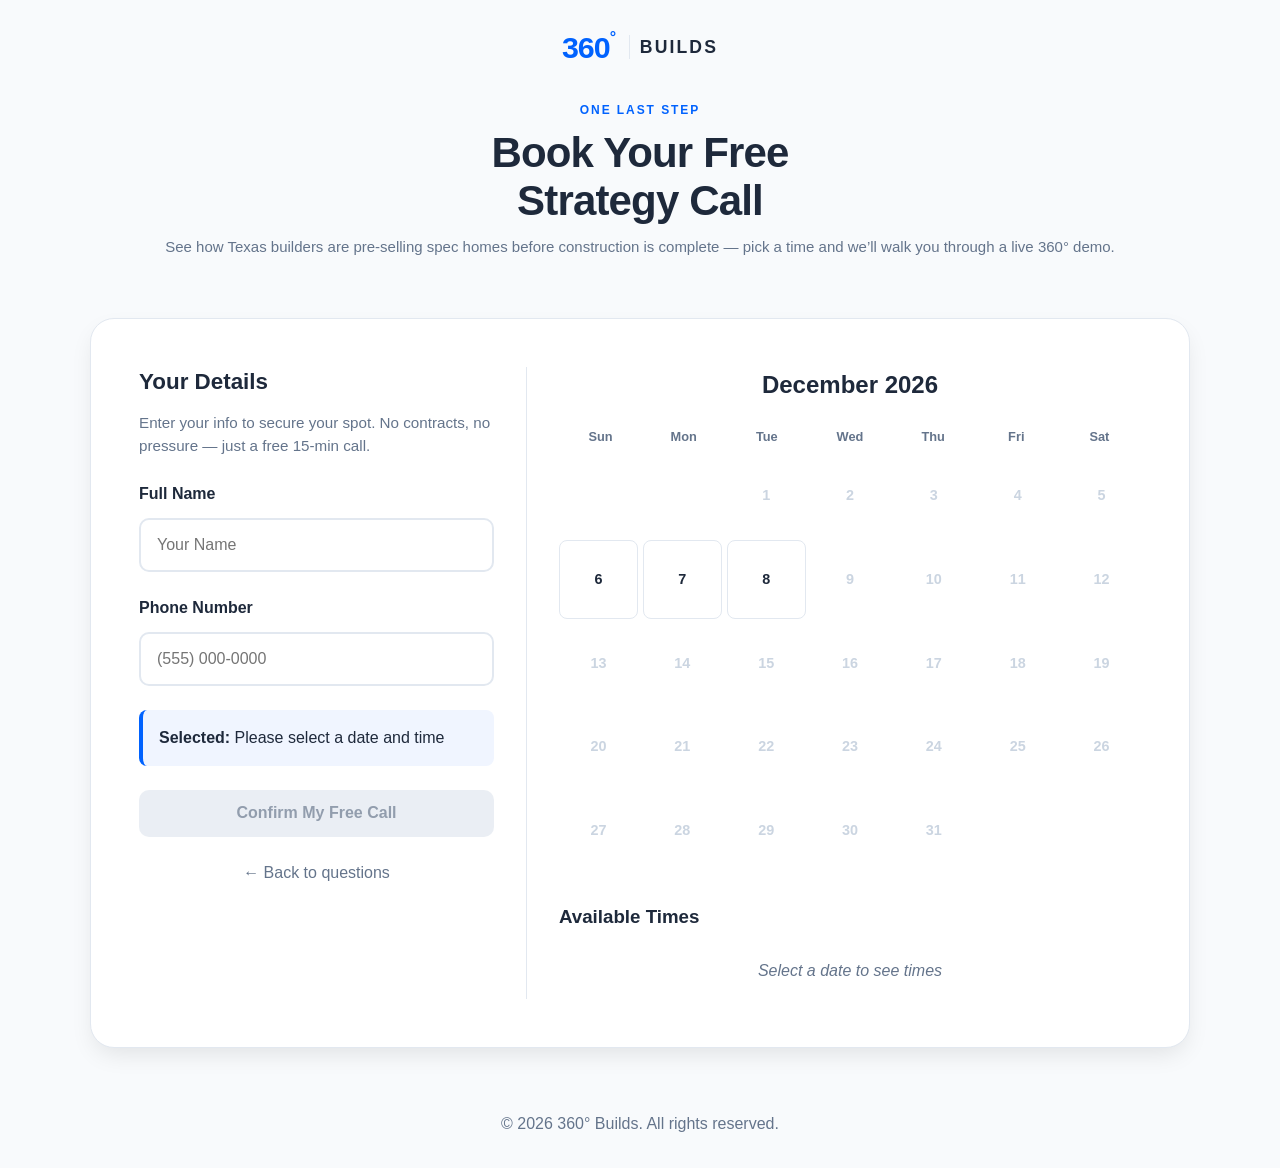
==== booking.html @ 7b0307e9 "Update booking.html" ====
<!DOCTYPE html>
<html lang="en">

<head>
    <meta charset="UTF-8">
    <meta name="viewport" content="width=device-width, initial-scale=1.0">
    <title>Book Your Call - 360° Builds</title>
    <link rel="stylesheet" href="styles.css">

    <!-- Meta Pixel Code -->
    <script>
        !function (f, b, e, v, n, t, s) {
            if (f.fbq) return; n = f.fbq = function () {
                n.callMethod ?
                n.callMethod.apply(n, arguments) : n.queue.push(arguments)
            };
            if (!f._fbq) f._fbq = n; n.push = n; n.loaded = !0; n.version = '2.0';
            n.queue = []; t = b.createElement(e); t.async = !0;
            t.src = v; s = b.getElementsByTagName(e)[0];
            s.parentNode.insertBefore(t, s)
        }(window, document, 'script',
            'https://connect.facebook.net/en_US/fbevents.js');
        fbq('init', '854197977632425');
        fbq('track', 'PageView');
        fbq('track', 'Lead');
    </script>
    <noscript>
        <img height="1" width="1" style="display:none"
            src="https://www.facebook.com/tr?id=854197977632425&ev=PageView&noscript=1" />
    </noscript>
</head>

<body>
    <div class="app-container">
        <header class="simple-header">
            <div class="logo-text">
                <a href="index.html" style="text-decoration:none;color:inherit;">
                    <span class="logo-number">360</span><span class="logo-degree">&deg;</span>
                    <span class="logo-divider"></span>
                    <span class="logo-word">Builds</span>
                </a>
            </div>
        </header>

        <section class="hero-text">
            <p class="hero-eyebrow">One Last Step</p>
            <h1 class="hero-headline">Book Your Free<br>Strategy Call</h1>
            <p class="hero-subtext">See how Texas builders are pre-selling spec homes before construction is complete
                &mdash; pick a time and we&rsquo;ll walk you through a live 360&deg; demo.</p>
        </section>

        <main class="booking-container">
            <div class="booking-split-wrapper">

                <!-- Left: Form -->
                <div class="booking-form-side">
                    <h2 class="step-title">Your Details</h2>
                    <p class="step-subtitle">Enter your info to secure your spot. No contracts, no pressure &mdash; just
                        a free 15-min call.</p>
                    <form id="bookingForm">
                        <div class="form-group">
                            <label for="userName" class="field-label">Full Name</label>
                            <input type="text" id="userName" name="userName" placeholder="Your Name" required
                                class="text-input">
                        </div>
                        <div class="form-group">
                            <label for="userPhone" class="field-label">Phone Number</label>
                            <input type="tel" id="userPhone" name="userPhone" placeholder="(555) 000-0000" required
                                class="text-input">
                        </div>
                        <div class="selected-info" id="selectedInfo">
                            <p><strong>Selected:</strong> <span id="displayDateTime">Please select a date and
                                    time</span></p>
                        </div>
                        <button type="submit" class="btn btn-primary btn-block btn-disabled" disabled>Confirm My Free Call</button>
                        <a href="index.html" class="back-link">← Back to questions</a>
                    </form>
                </div>

                <!-- Right: Calendar -->
                <div class="booking-calendar-side">
                    <div class="calendar-section-title">Pick a Date</div>
                    <div class="calendar-header">
                        <h2 id="currentMonthYear"></h2>
                    </div>
                    <div class="calendar-widget">
                        <div class="calendar-days-header">
                            <span>Sun</span><span>Mon</span><span>Tue</span><span>Wed</span><span>Thu</span><span>Fri</span><span>Sat</span>
                        </div>
                        <div class="calendar-grid" id="calendarGrid"></div>
                    </div>
                    <div class="time-slots-container" id="timeSlotsContainer">
                        <h3 class="field-label">Available Times</h3>
                        <div class="time-grid" id="timeGrid">
                            <p class="empty-msg">Select a date to see times</p>
                        </div>
                    </div>
                </div>

            </div>
        </main>

        <footer class="simple-footer">
            <p>&copy; 2026 360&deg; Builds. All rights reserved.</p>
        </footer>
    </div>

    <script src="script.js"></script>
</body>

</html>
---- styles.css ----
/* ===========================
   360° BUILDS - CLEAN LIGHT THEME
   =========================== */

:root {
    --bg-color: #f8fafc;
    --card-bg: #ffffff;
    --primary-color: #0062fe;
    --primary-hover: #0050d4;
    --text-main: #1e293b;
    --text-muted: #64748b;
    --border-color: #e2e8f0;
    --accent-bg: #f0f5ff;
    --progress-bg: #f1f5f9;
}

* {
    margin: 0;
    padding: 0;
    box-sizing: border-box;
}

body {
    font-family: -apple-system, BlinkMacSystemFont, 'Segoe UI', Roboto, sans-serif;
    background-color: var(--bg-color);
    color: var(--text-main);
    line-height: 1.5;
    min-height: 100vh;
}

.app-container {
    display: flex;
    flex-direction: column;
    min-height: 100vh;
}

/* ===========================
   HEADER
   =========================== */
.simple-header {
    padding: 2rem 1rem 1.5rem;
    text-align: center;
}

.logo-text {
    display: inline-flex;
    align-items: center;
    font-size: 1.1rem;
    font-weight: 400;
    letter-spacing: 0.04em;
    color: var(--text-muted);
    text-transform: uppercase;
}

.logo-text a {
    display: inline-flex;
    align-items: center;
    text-decoration: none;
    color: inherit;
}

.logo-number {
    font-size: 1.9rem;
    font-weight: 900;
    color: var(--primary-color);
    letter-spacing: -1px;
    line-height: 1;
    text-transform: none;
}

.logo-degree {
    font-size: 1rem;
    font-weight: 700;
    color: var(--primary-color);
    position: relative;
    top: -0.55em;
    margin-right: 0.15em;
}

.logo-divider {
    width: 1.5px;
    height: 1.5rem;
    background-color: var(--border-color);
    margin: 0 0.6rem;
    flex-shrink: 0;
}

.logo-word {
    font-size: 1.1rem;
    font-weight: 700;
    color: var(--text-main);
    letter-spacing: 0.12em;
    text-transform: uppercase;
}

/* ===========================
   HERO
   =========================== */
.hero-text {
    text-align: center;
    padding: 8px 24px 28px;
}

.hero-eyebrow {
    display: inline-block;
    font-size: 12px;
    font-weight: 600;
    letter-spacing: 0.16em;
    text-transform: uppercase;
    color: var(--primary-color);
    margin-bottom: 10px;
}

.hero-headline {
    font-size: clamp(28px, 5vw, 42px);
    font-weight: 800;
    line-height: 1.15;
    color: var(--text-main);
    letter-spacing: -0.02em;
}

.hero-subtext {
    font-size: 15px;
    color: var(--text-muted);
    margin-top: 10px;
}

/* ===========================
   FORM AREA
   =========================== */
.question-container {
    flex: 1;
    display: flex;
    align-items: flex-start;
    justify-content: center;
    padding: 1rem;
}

.form-wrapper {
    background-color: var(--card-bg);
    width: 100%;
    max-width: 550px;
    padding: 2.5rem;
    border-radius: 16px;
    box-shadow: 0 4px 6px -1px rgba(0, 0, 0, 0.1);
    border: 1px solid var(--border-color);
    overflow: hidden;
}

.form-qualify-header {
    text-align: center;
    padding: 20px 24px 16px;
    border-bottom: 1px solid var(--border-color);
    background: var(--accent-bg);
    border-radius: 16px 16px 0 0;
    margin: -2.5rem -2.5rem 1.5rem -2.5rem;
}

.form-qualify-title {
    font-size: 18px;
    font-weight: 800;
    color: var(--text-main);
    margin-bottom: 4px;
}

.form-qualify-sub {
    font-size: 13px;
    color: var(--text-muted);
}

/* ===========================
   PROGRESS BAR
   =========================== */
.progress-container {
    margin-bottom: 2.5rem;
}

.progress-bar-bg {
    background-color: var(--progress-bg);
    height: 8px;
    border-radius: 4px;
    overflow: hidden;
    margin-bottom: 0.75rem;
}

.progress-bar {
    height: 100%;
    background-color: var(--primary-color);
    width: 0%;
    transition: width 0.4s cubic-bezier(0.4, 0, 0.2, 1);
}

.progress-text {
    font-size: 0.875rem;
    color: var(--text-muted);
    font-weight: 500;
    text-align: center;
}

/* ===========================
   FORM STEPS
   =========================== */
.form-step {
    display: none;
}

.form-step.active {
    display: block;
    animation: fadeIn 0.4s ease-out;
}

@keyframes fadeIn {
    from {
        opacity: 0;
        transform: translateY(10px);
    }

    to {
        opacity: 1;
        transform: translateY(0);
    }
}

.step-title {
    font-size: 1.4rem;
    font-weight: 800;
    color: var(--text-main);
    margin-bottom: 1rem;
    line-height: 1.3;
}

.step-subtitle {
    color: var(--text-muted);
    margin-bottom: 1.5rem;
    font-size: 0.95rem;
}

/* ===========================
   RADIO CARDS
   =========================== */
.radio-group {
    display: flex;
    flex-direction: column;
    gap: 10px;
    margin-bottom: 1.5rem;
}

.radio-card {
    display: flex;
    align-items: center;
    padding: 1rem 1.25rem;
    border: 2px solid var(--border-color);
    border-radius: 12px;
    cursor: pointer;
    transition: all 0.2s ease;
    background-color: var(--card-bg);
}

.radio-card:hover {
    border-color: var(--primary-color);
    background-color: var(--accent-bg);
}

.radio-card input[type="radio"] {
    width: 18px;
    height: 18px;
    margin-right: 14px;
    accent-color: var(--primary-color);
    flex-shrink: 0;
}

.radio-label {
    font-size: 1rem;
    font-weight: 600;
    color: var(--text-main);
}

.radio-card-desc {
    align-items: flex-start;
}

.radio-card-desc input[type="radio"] {
    margin-top: 3px;
}

.radio-text-block {
    display: flex;
    flex-direction: column;
    gap: 2px;
}

.radio-desc {
    font-size: 12px;
    color: var(--text-muted);
    font-weight: 400;
}

/* ===========================
   CHECKBOX CARDS (Step 4) — DESKTOP
   =========================== */
.checkbox-group {
    display: flex;
    flex-direction: column;
    gap: 10px;
    margin-bottom: 1.5rem;
}

.checkbox-card-item {
    display: flex;
    align-items: center;
    padding: 1rem 1.25rem;
    border: 2px solid var(--border-color);
    border-radius: 12px;
    cursor: pointer;
    transition: all 0.2s ease;
    background-color: var(--card-bg);
    user-select: none;
}

.checkbox-card-item:hover {
    border-color: var(--primary-color);
    background-color: var(--accent-bg);
}

.checkbox-card-item input[type="checkbox"] {
    display: none;
}

.checkbox-box {
    width: 20px;
    height: 20px;
    min-width: 20px;
    border: 2px solid var(--border-color);
    border-radius: 5px;
    margin-right: 14px;
    display: flex;
    align-items: center;
    justify-content: center;
    transition: all 0.15s ease;
    background: white;
    position: relative;
    flex-shrink: 0;
}

.checkbox-card-item input[type="checkbox"]:checked~.checkbox-box {
    background: var(--primary-color);
    border-color: var(--primary-color);
}

.checkbox-card-item input[type="checkbox"]:checked~.checkbox-box::after {
    content: '';
    position: absolute;
    width: 5px;
    height: 9px;
    border: 2px solid white;
    border-top: none;
    border-left: none;
    transform: rotate(45deg) translate(-1px, -1px);
}

.checkbox-card-item input[type="checkbox"]:checked~.checkbox-label {
    color: var(--primary-color);
}

.checkbox-card-item:has(input:checked) {
    border-color: var(--primary-color);
    background-color: var(--accent-bg);
}

.checkbox-label {
    font-size: 1rem;
    font-weight: 600;
    color: var(--text-main);
    line-height: 1.3;
}

/* ===========================
   BUTTONS
   =========================== */
.btn {
    padding: 0.9rem 1.75rem;
    border-radius: 10px;
    font-size: 1rem;
    font-weight: 700;
    cursor: pointer;
    transition: all 0.2s ease;
    border: none;
    display: inline-block;
    text-align: center;
}

.btn-primary {
    background-color: var(--primary-color);
    color: white;
}

.btn-primary:hover {
    background-color: var(--primary-hover);
}

.btn-primary:active {
    transform: scale(0.98);
    background-color: var(--primary-hover);
}

.btn-secondary {
    background-color: white;
    color: var(--text-muted);
    border: 2px solid var(--border-color);
}

.btn-secondary:hover {
    border-color: var(--text-muted);
}

.btn-block {
    width: 100%;
}

.btn-primary:disabled,
.btn-primary.btn-disabled {
    background-color: var(--border-color);
    color: var(--text-muted);
    cursor: not-allowed;
    opacity: 0.7;
}

.btn-primary:disabled:hover,
.btn-primary.btn-disabled:hover {
    background-color: var(--border-color);
    transform: none;
}

.form-buttons {
    display: flex;
    gap: 10px;
}

.form-buttons .btn {
    flex: 1;
}

/* ===========================
   BOOKING RESULT SCREEN
   =========================== */
.booking-result {
    text-align: center;
    padding: 8px 0;
}

.booking-result-icon {
    font-size: 36px;
    margin-bottom: 12px;
}

.booking-result-title {
    font-size: 1.4rem;
    font-weight: 800;
    color: var(--text-main);
    margin-bottom: 10px;
    line-height: 1.25;
}

.booking-result-sub {
    font-size: 14px;
    color: var(--text-muted);
    line-height: 1.6;
    margin-bottom: 20px;
}

.booking-summary {
    background: var(--accent-bg);
    border: 1px solid var(--border-color);
    border-left: 4px solid var(--primary-color);
    border-radius: 8px;
    padding: 14px 16px;
    margin-bottom: 20px;
    text-align: left;
}

.booking-summary-label {
    font-size: 10px;
    font-weight: 800;
    letter-spacing: 0.14em;
    text-transform: uppercase;
    color: var(--primary-color);
    margin-bottom: 10px;
}

.booking-summary-row {
    display: flex;
    align-items: baseline;
    gap: 6px;
    font-size: 13px;
    margin-bottom: 5px;
}

.booking-summary-row:last-child {
    margin-bottom: 0;
}

.booking-summary-check {
    color: #22c55e;
    font-size: 11px;
    flex-shrink: 0;
}

.booking-summary-key {
    color: var(--text-muted);
    white-space: nowrap;
}

.booking-summary-val {
    color: var(--text-main);
    font-weight: 600;
}

.booking-trust {
    display: flex;
    gap: 16px;
    justify-content: center;
    margin-top: 14px;
    flex-wrap: wrap;
}

.booking-trust-item {
    font-size: 12px;
    color: var(--text-muted);
    display: flex;
    align-items: center;
    gap: 4px;
}

.booking-trust-item::before {
    content: '✓';
    color: #22c55e;
    font-size: 11px;
    font-weight: 700;
}

/* ===========================
   BOOKING PAGE LAYOUT
   =========================== */
.booking-container {
    flex: 1;
    display: flex;
    justify-content: center;
    padding: 2rem;
}

.booking-split-wrapper {
    display: grid;
    grid-template-columns: 1fr 1.5fr;
    gap: 2rem;
    max-width: 1100px;
    width: 100%;
    background: white;
    padding: 3rem;
    border-radius: 24px;
    box-shadow: 0 10px 25px -5px rgba(0, 0, 0, 0.1);
    border: 1px solid var(--border-color);
}

.booking-form-side {
    border-right: 1px solid var(--border-color);
    padding-right: 2rem;
}

.selected-info {
    background: var(--accent-bg);
    padding: 1rem;
    border-radius: 8px;
    margin-bottom: 1.5rem;
    border-left: 4px solid var(--primary-color);
}

.urgency-box {
    background-color: var(--accent-bg);
    border-left: 4px solid var(--primary-color);
    padding: 1.25rem;
    border-radius: 8px;
    margin-bottom: 2rem;
}

.urgency-box p {
    color: var(--primary-color);
    font-weight: 700;
}

/* ===========================
   CALENDAR
   =========================== */
.calendar-header {
    margin-bottom: 1.5rem;
    text-align: center;
}

.calendar-widget {
    width: 100%;
    overflow: hidden;
}

.calendar-days-header {
    display: grid;
    grid-template-columns: repeat(7, 1fr);
    text-align: center;
    font-weight: 700;
    color: var(--text-muted);
    margin-bottom: 10px;
    font-size: 0.8rem;
}

.calendar-grid {
    display: grid;
    grid-template-columns: repeat(7, 1fr);
    gap: 5px;
    width: 100%;
}

.calendar-day {
    aspect-ratio: 1;
    display: flex;
    align-items: center;
    justify-content: center;
    border-radius: 8px;
    font-weight: 600;
    font-size: 0.9rem;
    color: #cbd5e1;
    cursor: not-allowed;
    border: 1px solid transparent;
    min-width: 0;
}

.calendar-day.available {
    color: var(--text-main);
    cursor: pointer;
    border-color: var(--border-color);
}

.calendar-day.available:hover {
    background-color: var(--accent-bg);
    border-color: var(--primary-color);
}

.calendar-day.selected {
    background-color: var(--primary-color);
    color: white;
    border-color: var(--primary-color);
}

/* ===========================
   TIME SLOTS
   =========================== */
.time-slots-container {
    margin-top: 2rem;
}

.time-grid {
    display: grid;
    grid-template-columns: repeat(auto-fill, minmax(90px, 1fr));
    gap: 10px;
}

.time-btn {
    padding: 0.75rem;
    border: 1px solid var(--border-color);
    border-radius: 8px;
    background: white;
    cursor: pointer;
    text-align: center;
    font-weight: 600;
    font-size: 0.9rem;
}

.time-btn:hover {
    background-color: var(--accent-bg);
    border-color: var(--primary-color);
}

.time-btn:active {
    transform: scale(0.97);
}

.time-btn.active {
    background-color: var(--primary-color);
    color: white;
    border-color: var(--primary-color);
}

/* ===========================
   FORM INPUTS
   =========================== */
.field-label {
    display: block;
    font-weight: 700;
    margin-bottom: 0.75rem;
}

.text-input {
    width: 100%;
    padding: 1rem;
    border: 2px solid var(--border-color);
    border-radius: 10px;
    margin-bottom: 1.5rem;
    font-size: 1rem;
}

.text-input:focus {
    outline: none;
    border-color: var(--primary-color);
}

.back-link {
    display: block;
    text-align: center;
    margin-top: 1.5rem;
    color: var(--text-muted);
    text-decoration: none;
}

.empty-msg {
    grid-column: 1 / -1;
    color: var(--text-muted);
    font-style: italic;
    text-align: center;
    padding: 1rem;
}

/* ===========================
   FOOTER
   =========================== */
.simple-footer {
    padding: 2rem;
    text-align: center;
    color: var(--text-muted);
}

/* ===========================
   VALUE SECTION
   =========================== */
.value-section {
    padding: 48px 24px 64px;
    background: var(--bg-color);
}

.value-inner {
    max-width: 620px;
    margin: 0 auto;
}

.section-label {
    font-size: 11px;
    font-weight: 700;
    letter-spacing: 0.18em;
    text-transform: uppercase;
    color: var(--primary-color);
    margin-bottom: 24px;
    display: flex;
    align-items: center;
    gap: 14px;
}

.section-label::after {
    content: '';
    flex: 1;
    height: 1px;
    background: var(--border-color);
}

.value-cards {
    display: grid;
    grid-template-columns: 1fr 1fr;
    gap: 14px;
}

.value-card {
    background: var(--card-bg);
    border: 1px solid var(--border-color);
    border-top: 3px solid var(--primary-color);
    border-radius: 12px;
    padding: 22px 20px;
    transition: box-shadow 0.2s ease, transform 0.2s ease;
}

.value-card:hover {
    box-shadow: 0 4px 16px rgba(0, 98, 254, 0.08);
    transform: translateY(-2px);
}

.value-card-icon {
    font-size: 24px;
    display: block;
    margin-bottom: 12px;
}

.value-card-title {
    font-weight: 700;
    font-size: 15px;
    color: var(--text-main);
    margin-bottom: 8px;
    line-height: 1.3;
}

.value-card-text {
    font-size: 13px;
    color: var(--text-muted);
    line-height: 1.65;
}

/* ===========================
   MOBILE STICKY FOOTER
   =========================== */
.mobile-sticky-footer {
    display: none;
    position: fixed;
    bottom: 0;
    left: 0;
    right: 0;
    background: var(--card-bg);
    padding: 0.85rem 1.25rem;
    padding-bottom: calc(0.85rem + env(safe-area-inset-bottom, 0px));
    box-shadow: 0 -2px 12px rgba(0, 0, 0, 0.08);
    border-top: 1px solid var(--border-color);
    z-index: 100;
    gap: 10px;
}

/* ===========================
   BOOKING PAGE MOBILE STICKY
   =========================== */
.mobile-step-indicator {
    display: none;
}

.calendar-section-title {
    display: none;
}

.mobile-booking-sticky {
    position: fixed;
    bottom: 0;
    left: 0;
    right: 0;
    background: var(--card-bg);
    padding: 0.85rem 1.25rem;
    padding-bottom: calc(0.85rem + env(safe-area-inset-bottom, 0px));
    box-shadow: 0 -2px 12px rgba(0, 0, 0, 0.08);
    border-top: 1px solid var(--border-color);
    z-index: 100;
    display: none;
    gap: 10px;
}

.mobile-booking-sticky .btn {
    flex: 1;
}

/* ===========================
   CONFETTI
   =========================== */
.confetti-canvas {
    position: fixed;
    top: 0;
    left: 0;
    width: 100%;
    height: 100%;
    pointer-events: none;
    z-index: 999;
}

/* ===========================
   TABLET
   =========================== */
@media (max-width: 900px) {
    .booking-split-wrapper {
        grid-template-columns: 1fr;
        padding: 2rem;
    }

    .booking-form-side {
        border-right: none;
        border-bottom: 1px solid var(--border-color);
        padding-right: 0;
        padding-bottom: 2rem;
    }
}

/* ===========================
   MOBILE
   =========================== */
@media (max-width: 768px) {
    body {
        font-size: 15px;
        -webkit-text-size-adjust: 100%;
    }

    .simple-header {
        padding: 1.25rem 1rem 1rem;
    }

    .logo-number {
        font-size: 1.5rem;
    }

    .logo-degree {
        font-size: 0.85rem;
        top: -0.45em;
    }

    .logo-divider {
        height: 1.15rem;
        margin: 0 0.45rem;
    }

    .logo-word {
        font-size: 0.9rem;
        letter-spacing: 0.1em;
    }

    .hero-text {
        padding: 0 20px 24px;
    }

    .hero-eyebrow {
        font-size: 11px;
        color: var(--primary-color) !important;
        background: var(--accent-bg);
        border: 1px solid rgba(0, 98, 254, 0.25);
        padding: 6px 14px;
        border-radius: 100px;
        margin-bottom: 12px;
    }

    .hero-headline {
        font-size: 26px;
        line-height: 1.2;
    }

    .hero-subtext {
        font-size: 14px;
    }

    .question-container {
        padding: 0.75rem;
        align-items: flex-start;
        padding-bottom: 100px;
    }

    .form-wrapper {
        padding: 1.5rem 1.25rem;
        border-radius: 14px;
        box-shadow: 0 2px 8px rgba(0, 0, 0, 0.06);
    }

    .form-qualify-header {
        margin: -1.5rem -1.25rem 1.25rem -1.25rem;
        padding: 16px 20px 14px;
        border-radius: 14px 14px 0 0;
    }

    .form-qualify-title {
        font-size: 16px;
    }

    .step-title {
        font-size: 1.2rem;
        line-height: 1.35;
        margin-bottom: 0.75rem;
    }

    .step-subtitle {
        font-size: 0.875rem;
        margin-bottom: 1rem;
    }

    .progress-container {
        margin-bottom: 1.5rem;
    }

    .progress-text {
        font-size: 0.8rem;
    }

    .radio-card {
        padding: 0.9rem 1rem;
        border-radius: 10px;
        min-height: 50px;
    }

    .radio-label {
        font-size: 0.95rem;
    }

    .radio-group {
        gap: 8px;
        margin-bottom: 1.25rem;
    }

    .radio-desc {
        font-size: 11px;
    }

    /* ── CHECKBOX GRID on mobile ── */
    .checkbox-group {
        display: grid !important;
        grid-template-columns: 1fr 1fr !important;
        gap: 8px !important;
        margin-bottom: 1.25rem;
    }

    .checkbox-card-item {
        display: flex !important;
        flex-direction: column !important;
        align-items: center !important;
        justify-content: center !important;
        text-align: center !important;
        padding: 0.85rem 0.5rem !important;
        border-radius: 10px;
        min-height: 72px;
        gap: 7px;
    }

    .checkbox-box {
        margin-right: 0 !important;
        width: 18px !important;
        height: 18px !important;
        min-width: 18px !important;
    }

    .checkbox-label {
        font-size: 0.75rem !important;
        font-weight: 600;
        line-height: 1.25;
        color: var(--text-main);
    }

    .checkbox-card-item input[type="checkbox"]:checked~.checkbox-box::after {
        width: 4px;
        height: 8px;
    }

    /* Hide desktop buttons */
    .form-step .btn-block,
    .form-buttons {
        display: none;
    }

    /* Always show CTA on results screen */
    #stepBooking .btn-block {
        display: block !important;
    }

    .mobile-sticky-footer {
        display: flex;
    }

    .booking-result-title {
        font-size: 1.2rem;
    }

    .booking-result-sub {
        font-size: 13px;
    }

    .booking-trust {
        gap: 10px;
    }

    .booking-trust-item {
        font-size: 11px;
    }

    .value-section {
        padding: 36px 16px 48px;
    }

    .value-cards {
        grid-template-columns: 1fr;
        gap: 10px;
    }

    .value-card {
        padding: 18px 16px;
    }

    .value-card:hover {
        transform: none;
    }

    .value-card-icon {
        font-size: 22px;
        margin-bottom: 10px;
    }

    .section-label {
        font-size: 10px;
        margin-bottom: 20px;
    }

    .calendar-widget {
        width: 100%;
        overflow: hidden;
    }

    .calendar-days-header {
        font-size: 0.7rem;
    }

    .calendar-day {
        font-size: 0.85rem;
        border-radius: 6px;
    }

    .calendar-grid {
        gap: 3px;
    }

    .calendar-header h2 {
        font-size: 1.05rem;
    }

    .booking-calendar-side {
        width: 100%;
        overflow: hidden;
    }

    .calendar-section-title {
        display: block;
        font-size: 1.2rem;
        font-weight: 700;
        margin-bottom: 1rem;
        color: var(--text-main);
    }

    .time-grid {
        grid-template-columns: repeat(2, 1fr);
        gap: 10px;
    }

    .time-btn {
        padding: 0.85rem 0.5rem;
        font-size: 0.95rem;
        min-height: 48px;
        border-radius: 10px;
    }

    .text-input {
        padding: 0.85rem 1rem;
        font-size: 1rem;
        border-radius: 10px;
        margin-bottom: 1.25rem;
    }

    .field-label {
        font-size: 0.9rem;
        margin-bottom: 0.5rem;
    }

    .selected-info {
        padding: 0.85rem 1rem;
        font-size: 0.9rem;
        margin-bottom: 1.25rem;
    }

    .back-link {
        font-size: 0.9rem;
        margin-top: 1rem;
    }

    .simple-footer {
        padding: 1.25rem;
        font-size: 0.8rem;
    }

    .booking-container {
        padding: 0.75rem;
        padding-bottom: 100px;
    }

    .booking-split-wrapper {
        display: flex;
        flex-direction: column;
        padding: 1.25rem;
        gap: 0;
        border-radius: 14px;
        box-shadow: 0 2px 8px rgba(0, 0, 0, 0.06);
        max-width: 100%;
        overflow: hidden;
    }

    .booking-split-wrapper .booking-form-side {
        border-bottom: none;
        padding-bottom: 0;
    }

    body.mobile-booking-flow .booking-form-side {
        display: none;
    }

    body.mobile-booking-flow .time-slots-container {
        display: none;
    }

    body.mobile-booking-flow .booking-calendar-side {
        display: block;
    }

    body.mobile-booking-step-calendar .booking-calendar-side {
        display: block;
    }

    body.mobile-booking-step-calendar .time-slots-container {
        display: none;
    }

    body.mobile-booking-step-calendar .booking-form-side {
        display: none;
    }

    body.mobile-booking-step-time .booking-calendar-side .calendar-widget,
    body.mobile-booking-step-time .booking-calendar-side .calendar-header {
        display: none;
    }

    body.mobile-booking-step-time .time-slots-container {
        display: block !important;
    }

    body.mobile-booking-step-time .booking-form-side {
        display: none;
    }

    body.mobile-booking-step-form .booking-calendar-side {
        display: none;
    }

    body.mobile-booking-step-form .booking-form-side {
        display: block !important;
        border-bottom: none;
        padding-bottom: 0;
    }

    body.mobile-booking-step-form .booking-form-side .btn-block {
        display: block !important;
    }

    body.mobile-booking-flow .booking-form-side .btn-block {
        display: none;
    }

    body.mobile-booking-flow .back-link {
        display: none;
    }

    body.mobile-booking-step-form .back-link {
        display: block !important;
    }

    .mobile-booking-sticky {
        display: flex;
    }

    .mobile-selection-summary {
        background: var(--accent-bg);
        border-left: 4px solid var(--primary-color);
        padding: 0.85rem 1rem;
        border-radius: 8px;
        margin-bottom: 1.25rem;
        font-weight: 600;
        font-size: 0.9rem;
    }

    .mobile-step-indicator {
        display: flex;
        align-items: center;
        justify-content: center;
        gap: 8px;
        margin-bottom: 1rem;
    }

    .mobile-step-dot {
        width: 10px;
        height: 10px;
        border-radius: 50%;
        background-color: var(--border-color);
        transition: all 0.3s ease;
    }

    .mobile-step-dot.active {
        background-color: var(--primary-color);
        width: 28px;
        border-radius: 5px;
    }

    .mobile-step-dot.done {
        background-color: var(--primary-color);
    }
}

/* ===========================
   EXTRA SMALL
   =========================== */
@media (max-width: 374px) {
    .form-wrapper {
        padding: 1.25rem 1rem;
    }

    .form-qualify-header {
        margin: -1.25rem -1rem 1.25rem -1rem;
    }

    .step-title {
        font-size: 1.1rem;
    }

    .radio-card {
        padding: 0.8rem 0.9rem;
    }

    .checkbox-card-item {
        padding: 0.7rem 0.4rem;
        min-height: 64px;
    }

    .checkbox-label {
        font-size: 0.72rem;
    }

    .radio-label {
        font-size: 0.9rem;
    }

    .calendar-day {
        font-size: 0.75rem;
    }

    .calendar-days-header span {
        font-size: 0.6rem;
    }

    .calendar-grid {
        gap: 2px;
    }

    .time-grid {
        grid-template-columns: repeat(2, 1fr);
        gap: 8px;
    }

    .time-btn {
        padding: 0.75rem 0.25rem;
        font-size: 0.85rem;
        min-height: 44px;
    }

    .logo-number {
        font-size: 1.3rem;
    }

    .logo-word {
        font-size: 0.8rem;
    }

    .booking-split-wrapper {
        padding: 1rem;
    }

    .value-card {
        padding: 14px;
    }
}
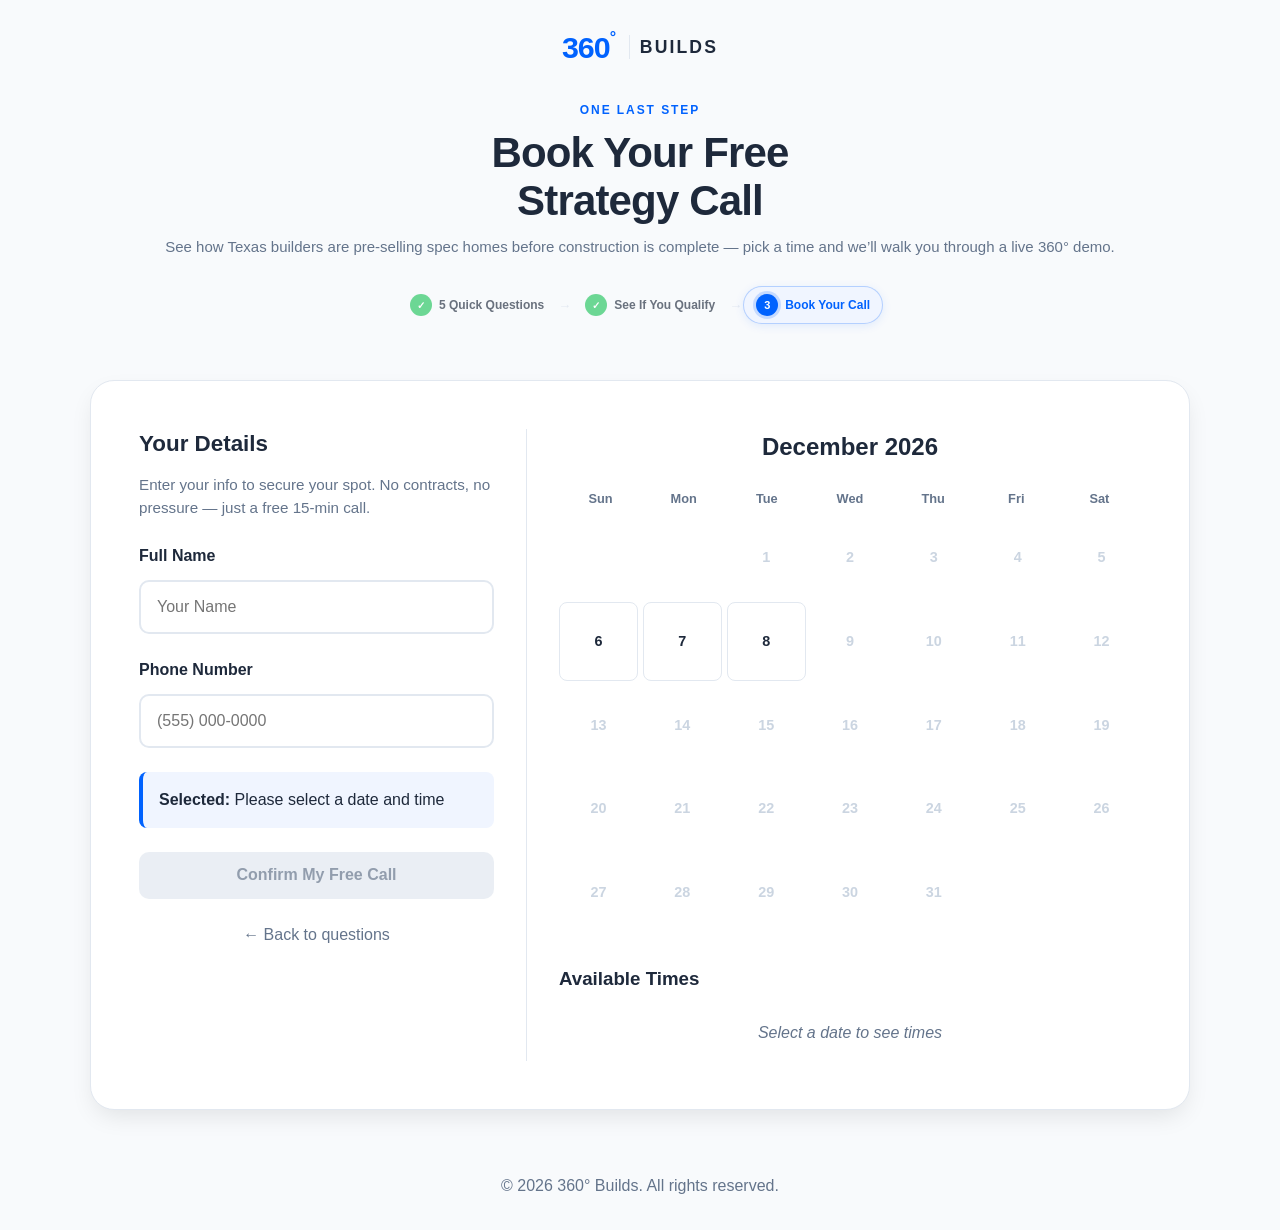
==== commit b54f78fc: "Update booking.html" ====
--- a/booking.html
+++ b/booking.html
@@ -6,6 +6,143 @@
     <meta name="viewport" content="width=device-width, initial-scale=1.0">
     <title>Book Your Call - 360° Builds</title>
     <link rel="stylesheet" href="styles.css">
+
+    <style>
+        /* ── JOURNEY STEPS ── */
+        .journey-steps {
+            display: flex;
+            align-items: center;
+            justify-content: center;
+            padding: 0 16px 24px;
+            max-width: 560px;
+            margin: 0 auto;
+            gap: 0;
+        }
+
+        .journey-step {
+            display: flex;
+            align-items: center;
+            gap: 7px;
+            padding: 7px 12px;
+            border-radius: 100px;
+            border: 1.5px solid transparent;
+            transition: all 0.35s cubic-bezier(0.4, 0, 0.2, 1);
+            opacity: 0.35;
+            cursor: default;
+            white-space: nowrap;
+            flex-shrink: 0;
+        }
+
+        .journey-step.active {
+            opacity: 1;
+            background: var(--accent-bg);
+            border-color: rgba(0, 98, 254, 0.25);
+            box-shadow: 0 2px 10px rgba(0, 98, 254, 0.1);
+        }
+
+        .journey-step.done {
+            opacity: 0.65;
+        }
+
+        .journey-step.done .journey-num {
+            background: #22c55e;
+            color: white;
+        }
+
+        .journey-step.done .journey-num::after {
+            content: '✓';
+            font-size: 10px;
+            font-weight: 800;
+        }
+
+        .journey-step.done .journey-num span {
+            display: none;
+        }
+
+        .journey-num {
+            width: 22px;
+            height: 22px;
+            border-radius: 50%;
+            background: var(--border-color);
+            color: var(--text-muted);
+            font-size: 11px;
+            font-weight: 800;
+            display: flex;
+            align-items: center;
+            justify-content: center;
+            flex-shrink: 0;
+            transition: all 0.3s ease;
+        }
+
+        .journey-step.active .journey-num {
+            background: var(--primary-color);
+            color: white;
+            box-shadow: 0 0 0 3px rgba(0, 98, 254, 0.18);
+        }
+
+        .journey-label {
+            font-size: 12px;
+            font-weight: 600;
+            color: var(--text-main);
+            transition: color 0.3s ease;
+            line-height: 1;
+        }
+
+        .journey-step.active .journey-label {
+            color: var(--primary-color);
+        }
+
+        .journey-arrow {
+            color: var(--border-color);
+            font-size: 13px;
+            flex-shrink: 0;
+            margin: 0 1px;
+            line-height: 1;
+        }
+
+        @media (max-width: 480px) {
+            .journey-steps {
+                padding: 0 8px 20px;
+            }
+
+            .journey-step {
+                padding: 6px 8px;
+                gap: 5px;
+            }
+
+            .journey-label {
+                font-size: 10.5px;
+            }
+
+            .journey-num {
+                width: 20px;
+                height: 20px;
+                font-size: 10px;
+            }
+
+            .journey-arrow {
+                font-size: 11px;
+                margin: 0;
+            }
+        }
+
+        @media (max-width: 360px) {
+            .journey-step {
+                padding: 5px 6px;
+                gap: 4px;
+            }
+
+            .journey-label {
+                font-size: 9.5px;
+            }
+
+            .journey-num {
+                width: 18px;
+                height: 18px;
+                font-size: 9px;
+            }
+        }
+    </style>
 
     <!-- Meta Pixel Code -->
     <script>
@@ -49,6 +186,24 @@
                 &mdash; pick a time and we&rsquo;ll walk you through a live 360&deg; demo.</p>
         </section>
 
+        <!-- Journey Step Indicator — step 3 active -->
+        <div class="journey-steps">
+            <div class="journey-step done">
+                <div class="journey-num"><span>1</span></div>
+                <span class="journey-label">5 Quick Questions</span>
+            </div>
+            <div class="journey-arrow">→</div>
+            <div class="journey-step done">
+                <div class="journey-num"><span>2</span></div>
+                <span class="journey-label">See If You Qualify</span>
+            </div>
+            <div class="journey-arrow">→</div>
+            <div class="journey-step active">
+                <div class="journey-num"><span>3</span></div>
+                <span class="journey-label">Book Your Call</span>
+            </div>
+        </div>
+
         <main class="booking-container">
             <div class="booking-split-wrapper">
 
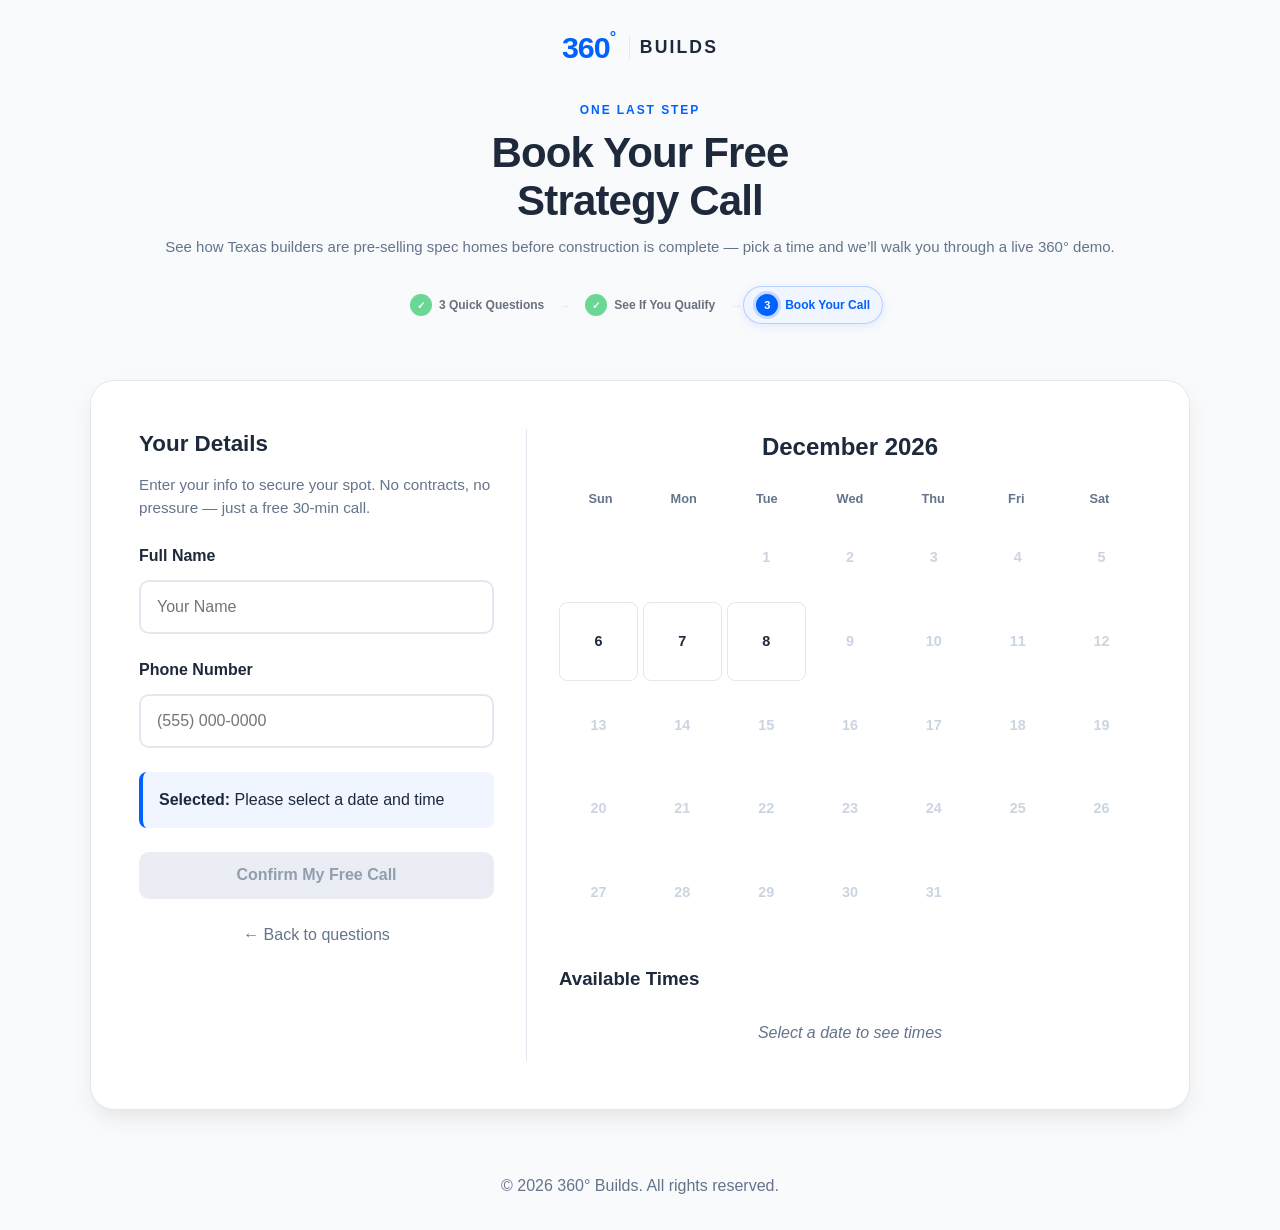
==== commit 7cf37419: "Update booking.html" ====
--- a/booking.html
+++ b/booking.html
@@ -100,29 +100,35 @@
             line-height: 1;
         }
 
-        @media (max-width: 480px) {
+        @media (max-width: 768px) {
             .journey-steps {
                 padding: 0 8px 20px;
+                gap: 4px;
             }
 
             .journey-step {
-                padding: 6px 8px;
-                gap: 5px;
+                padding: 6px 10px;
+                gap: 6px;
             }
 
             .journey-label {
-                font-size: 10.5px;
+                display: none;
+            }
+
+            .journey-step.active .journey-label {
+                display: block;
+                font-size: 12px;
             }
 
             .journey-num {
-                width: 20px;
-                height: 20px;
-                font-size: 10px;
+                width: 22px;
+                height: 22px;
+                font-size: 11px;
             }
 
             .journey-arrow {
                 font-size: 11px;
-                margin: 0;
+                margin: 0 2px;
             }
         }
 
@@ -132,10 +138,6 @@
                 gap: 4px;
             }
 
-            .journey-label {
-                font-size: 9.5px;
-            }
-
             .journey-num {
                 width: 18px;
                 height: 18px;
@@ -143,6 +145,15 @@
             }
         }
     </style>
+
+    <!-- Google Analytics -->
+    <script async src="https://www.googletagmanager.com/gtag/js?id=G-JKLEK6QQDY"></script>
+    <script>
+        window.dataLayer = window.dataLayer || [];
+        function gtag(){dataLayer.push(arguments);}
+        gtag('js', new Date());
+        gtag('config', 'G-JKLEK6QQDY');
+    </script>
 
     <!-- Meta Pixel Code -->
     <script>
@@ -190,7 +201,7 @@
         <div class="journey-steps">
             <div class="journey-step done">
                 <div class="journey-num"><span>1</span></div>
-                <span class="journey-label">5 Quick Questions</span>
+                <span class="journey-label">3 Quick Questions</span>
             </div>
             <div class="journey-arrow">→</div>
             <div class="journey-step done">
@@ -211,7 +222,7 @@
                 <div class="booking-form-side">
                     <h2 class="step-title">Your Details</h2>
                     <p class="step-subtitle">Enter your info to secure your spot. No contracts, no pressure &mdash; just
-                        a free 15-min call.</p>
+                        a free 30-min call.</p>
                     <form id="bookingForm">
                         <div class="form-group">
                             <label for="userName" class="field-label">Full Name</label>
--- a/styles.css
+++ b/styles.css
@@ -818,7 +818,7 @@
     right: 0;
     background: var(--card-bg);
     padding: 0.85rem 1.25rem;
-    padding-bottom: calc(0.85rem + env(safe-area-inset-bottom, 0px));
+    padding-bottom: max(1.5rem, calc(0.85rem + env(safe-area-inset-bottom, 0px)));
     box-shadow: 0 -2px 12px rgba(0, 0, 0, 0.08);
     border-top: 1px solid var(--border-color);
     z-index: 100;
@@ -843,7 +843,7 @@
     right: 0;
     background: var(--card-bg);
     padding: 0.85rem 1.25rem;
-    padding-bottom: calc(0.85rem + env(safe-area-inset-bottom, 0px));
+    padding-bottom: max(1.5rem, calc(0.85rem + env(safe-area-inset-bottom, 0px)));
     box-shadow: 0 -2px 12px rgba(0, 0, 0, 0.08);
     border-top: 1px solid var(--border-color);
     z-index: 100;
@@ -943,7 +943,8 @@
     .question-container {
         padding: 0.75rem;
         align-items: flex-start;
-        padding-bottom: 100px;
+        /* ↓ THE FIX: enough room above the sticky footer */
+        padding-bottom: calc(140px + env(safe-area-inset-bottom, 0px));
     }
 
     .form-wrapper {
@@ -1174,7 +1175,7 @@
 
     .booking-container {
         padding: 0.75rem;
-        padding-bottom: 100px;
+        padding-bottom: calc(140px + env(safe-area-inset-bottom, 0px));
     }
 
     .booking-split-wrapper {
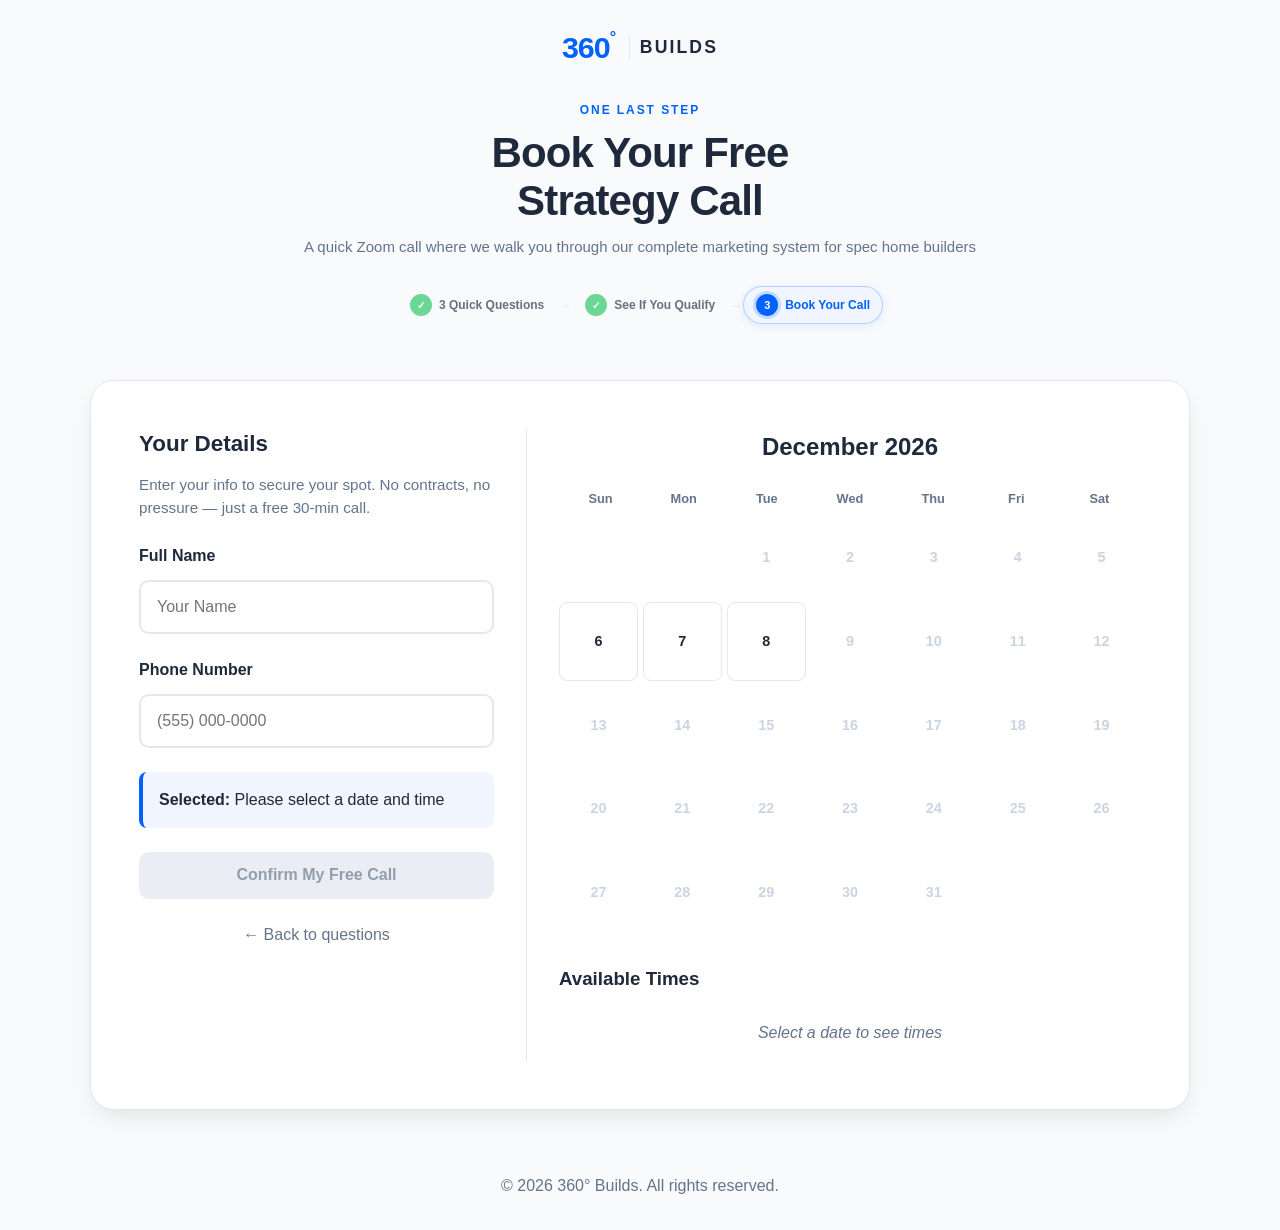
==== commit 97b92f78: "Update booking.html" ====
--- a/booking.html
+++ b/booking.html
@@ -192,9 +192,8 @@
 
         <section class="hero-text">
             <p class="hero-eyebrow">One Last Step</p>
-            <h1 class="hero-headline">Book Your Free<br>Strategy Call</h1>
-            <p class="hero-subtext">See how Texas builders are pre-selling spec homes before construction is complete
-                &mdash; pick a time and we&rsquo;ll walk you through a live 360&deg; demo.</p>
+           <h1 class="hero-headline">Book Your Free<br>Strategy Call</h1>
+<p class="hero-subtext">A quick Zoom call where we walk you through our complete marketing system for spec home builders</p>
         </section>
 
         <!-- Journey Step Indicator — step 3 active -->
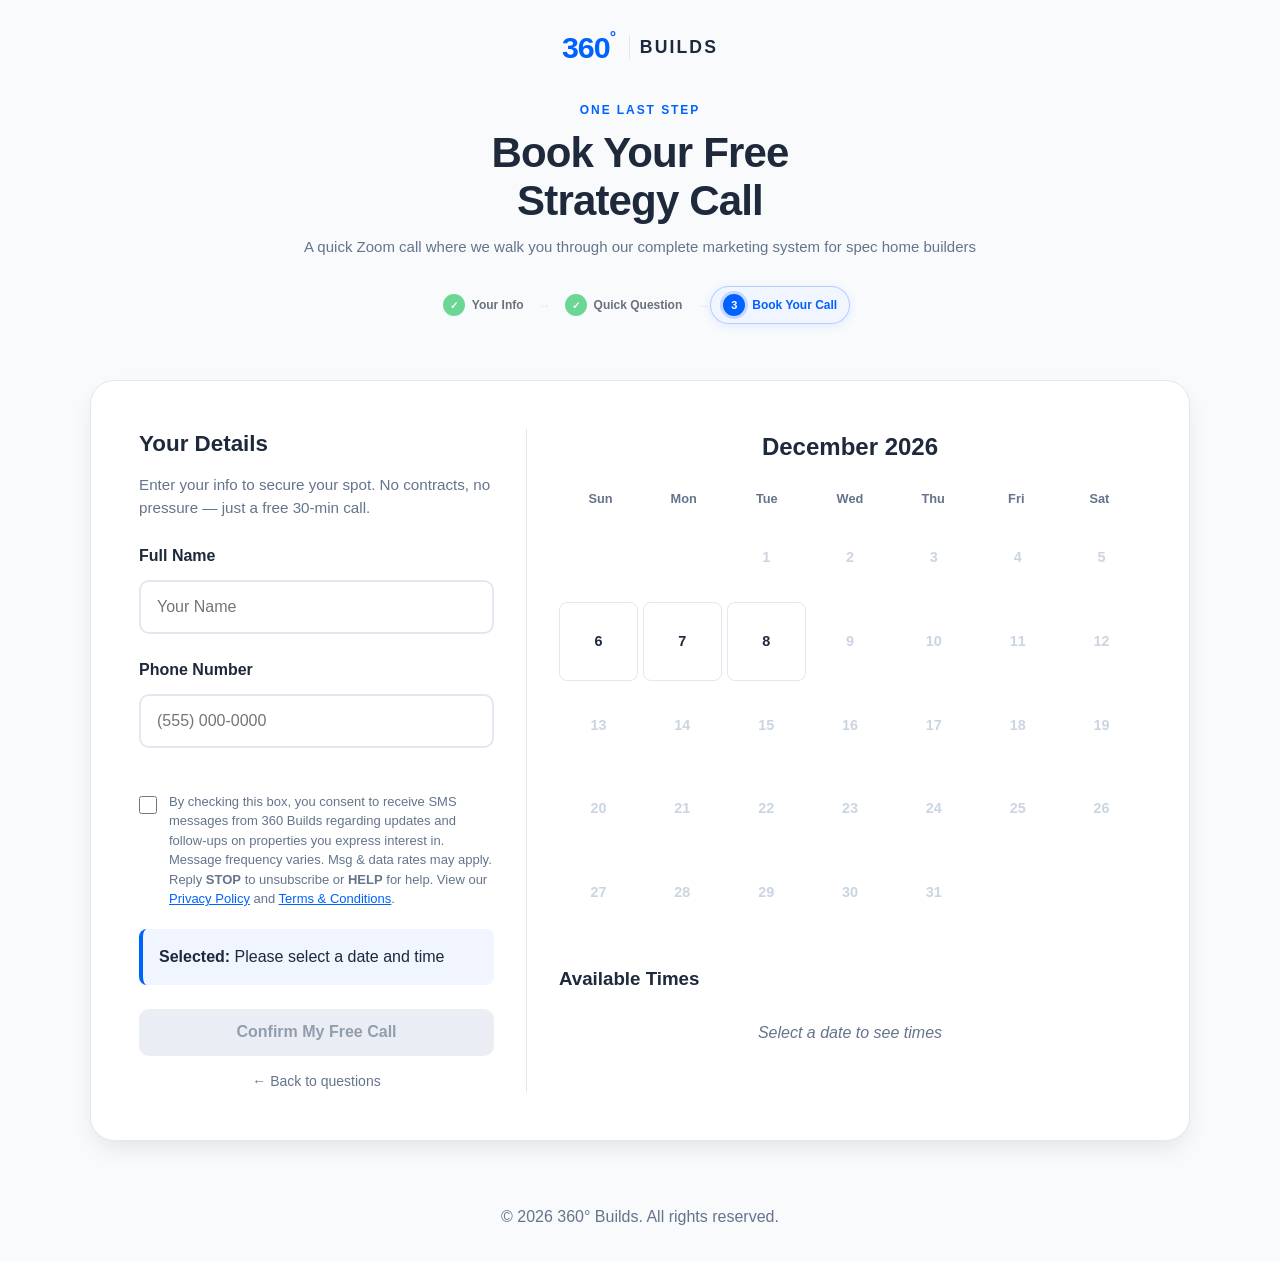
==== commit bfb0c504: "Add SMS compliance checkbox and styles" ====
--- a/booking.html
+++ b/booking.html
@@ -132,17 +132,46 @@
             }
         }
 
-        @media (max-width: 360px) {
-            .journey-step {
-                padding: 5px 6px;
-                gap: 4px;
-            }
-
-            .journey-num {
-                width: 18px;
-                height: 18px;
-                font-size: 9px;
-            }
+        /* SMS Compliance Styles */
+        .sms-compliance-group {
+            display: flex;
+            align-items: flex-start;
+            margin-top: 20px;
+            margin-bottom: 20px;
+            text-align: left;
+        }
+
+        .sms-compliance-group input[type="checkbox"] {
+            margin-right: 12px;
+            margin-top: 4px;
+            width: 18px;
+            height: 18px;
+            flex-shrink: 0;
+            cursor: pointer;
+        }
+
+        .sms-compliance-label {
+            font-size: 13px;
+            color: var(--text-muted);
+            line-height: 1.5;
+            cursor: pointer;
+        }
+
+        .sms-compliance-label a {
+            color: var(--primary-color);
+            text-decoration: underline;
+        }
+
+        .back-link {
+            display: block;
+            margin-top: 15px;
+            font-size: 14px;
+            color: var(--text-muted);
+            text-decoration: none;
+        }
+
+        .back-link:hover {
+            color: var(--primary-color);
         }
     </style>
 
@@ -200,12 +229,12 @@
         <div class="journey-steps">
             <div class="journey-step done">
                 <div class="journey-num"><span>1</span></div>
-                <span class="journey-label">3 Quick Questions</span>
+                <span class="journey-label">Your Info</span>
             </div>
             <div class="journey-arrow">→</div>
             <div class="journey-step done">
                 <div class="journey-num"><span>2</span></div>
-                <span class="journey-label">See If You Qualify</span>
+                <span class="journey-label">Quick Question</span>
             </div>
             <div class="journey-arrow">→</div>
             <div class="journey-step active">
@@ -233,11 +262,19 @@
                             <input type="tel" id="userPhone" name="userPhone" placeholder="(555) 000-0000" required
                                 class="text-input">
                         </div>
+
+                        <!-- SMS Compliance Checkbox -->
+                        <div class="sms-compliance-group">
+                            <input type="checkbox" id="smsOptIn" name="smsOptIn">
+                            <label for="smsOptIn" class="sms-compliance-label">
+                                By checking this box, you consent to receive SMS messages from 360 Builds regarding updates and follow-ups on properties you express interest in. Message frequency varies. Msg & data rates may apply. Reply <strong>STOP</strong> to unsubscribe or <strong>HELP</strong> for help. View our <a href="https://licho09.github.io/360-Builds/privacy-policy.html" target="_blank">Privacy Policy</a> and <a href="https://licho09.github.io/360-Builds/terms.html" target="_blank">Terms & Conditions</a>.
+                            </label>
+                        </div>
+
                         <div class="selected-info" id="selectedInfo">
-                            <p><strong>Selected:</strong> <span id="displayDateTime">Please select a date and
-                                    time</span></p>
-                        </div>
-                        <button type="submit" class="btn btn-primary btn-block btn-disabled" disabled>Confirm My Free Call</button>
+                            <p><strong>Selected:</strong> <span id="displayDateTime">Please select a date and time</span></p>
+                        </div>
+                        <button type="submit" id="confirmBtn" class="btn btn-primary btn-block btn-disabled" disabled>Confirm My Free Call</button>
                         <a href="index.html" class="back-link">← Back to questions</a>
                     </form>
                 </div>
@@ -270,6 +307,37 @@
         </footer>
     </div>
 
+    <script>
+        // Simple validation for booking form
+        const nameInp = document.getElementById("userName");
+        const phoneInp = document.getElementById("userPhone");
+        const optInChk = document.getElementById("smsOptIn");
+        const confirmBtn = document.getElementById("confirmBtn");
+        const displayDateTime = document.getElementById("displayDateTime");
+
+        function validateBooking() {
+            const hasDateTime = displayDateTime.textContent !== "Please select a date and time";
+            const isValid = nameInp.value.trim().length > 0 && 
+                          phoneInp.value.trim().length > 0 && 
+                          optInChk.checked &&
+                          hasDateTime;
+            confirmBtn.disabled = !isValid;
+            confirmBtn.classList.toggle("btn-disabled", !isValid);
+        }
+
+        nameInp.addEventListener("input", validateBooking);
+        phoneInp.addEventListener("input", validateBooking);
+        optInChk.addEventListener("change", validateBooking);
+
+        // Mock calendar logic for demonstration (replace with your script.js logic)
+        // This is just to ensure the button can be enabled for testing
+        document.addEventListener('click', (e) => {
+            if (e.target.classList.contains('time-slot') || e.target.classList.contains('calendar-day')) {
+                // Assume a selection was made
+                setTimeout(validateBooking, 100);
+            }
+        });
+    </script>
     <script src="script.js"></script>
 </body>
 
--- a/styles.css
+++ b/styles.css
@@ -1370,3 +1370,64 @@
         padding: 14px;
     }
 }
+/* ===========================
+   RESULTS SCREEN — BULLETS & GOLD BUTTON
+   =========================== */
+.booking-bullets {
+    display: flex;
+    flex-direction: column;
+    gap: 12px;
+    margin: 20px 0 28px;
+    text-align: left;
+}
+
+.booking-bullet-item {
+    font-size: 14px;
+    font-weight: 600;
+    color: var(--text-main);
+    line-height: 1.5;
+    padding: 12px 14px;
+    background: var(--accent-bg);
+    border-radius: 10px;
+    border: 1px solid var(--border-color);
+}
+
+.btn-booking-gold {
+    background: linear-gradient(135deg, #f59e0b, #d97706);
+    color: white;
+    font-size: 1.05rem;
+    padding: 1rem 1.75rem;
+    box-shadow: 0 4px 16px rgba(245, 158, 11, 0.35);
+    border: none;
+    width: 100%;
+    border-radius: 10px;
+    font-weight: 700;
+    cursor: pointer;
+    transition: all 0.2s ease;
+    display: block;
+    text-align: center;
+}
+
+.btn-booking-gold:hover {
+    background: linear-gradient(135deg, #d97706, #b45309);
+    box-shadow: 0 6px 20px rgba(245, 158, 11, 0.45);
+    transform: translateY(-1px);
+}
+
+.btn-booking-gold:active {
+    transform: scale(0.98);
+}
+
+.booking-trust-line {
+    font-size: 12px;
+    color: var(--text-muted);
+    margin-top: 14px;
+    text-align: center;
+}
+
+/* Mobile: show gold button on results screen */
+@media (max-width: 768px) {
+    #stepBooking .btn-booking-gold {
+        display: block !important;
+    }
+}
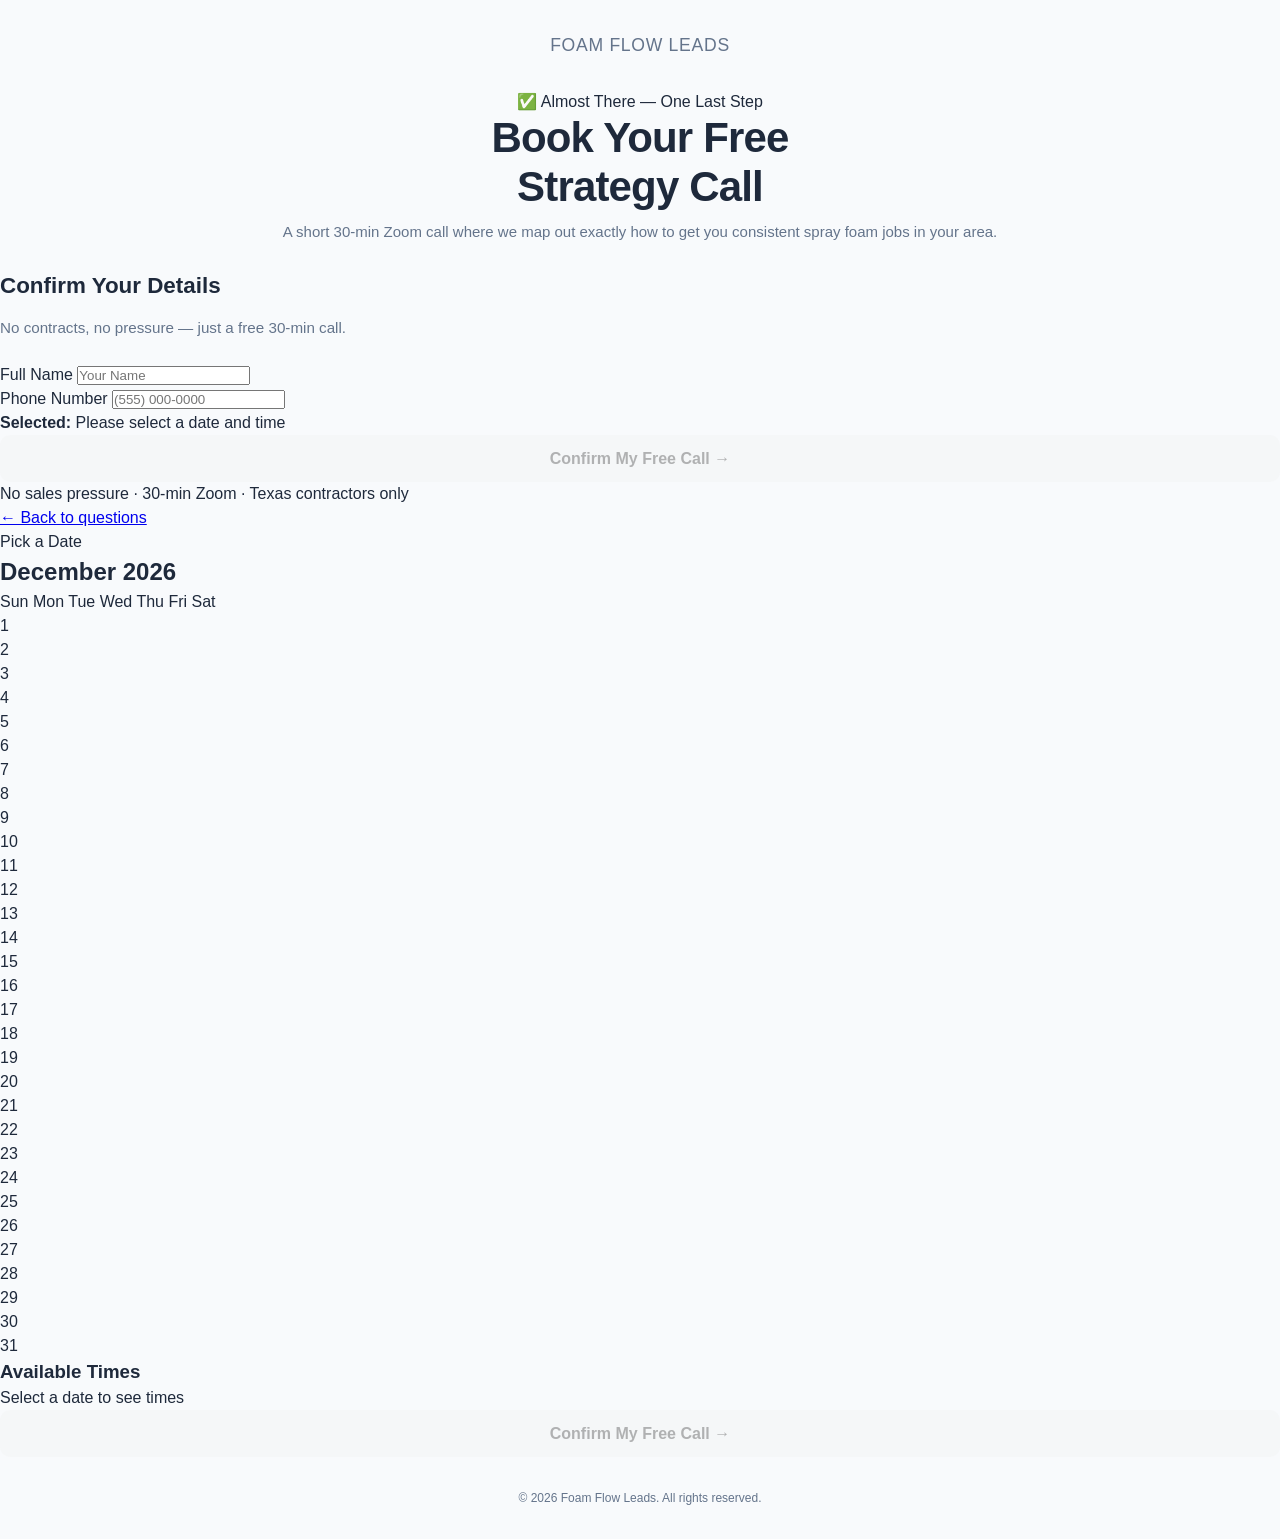
==== commit af75b651: "Update title and branding in booking.html" ====
--- a/booking.html
+++ b/booking.html
@@ -4,176 +4,11 @@
 <head>
     <meta charset="UTF-8">
     <meta name="viewport" content="width=device-width, initial-scale=1.0">
-    <title>Book Your Call - 360° Builds</title>
+    <title>Book Your Call - Foam Flow Leads</title>
     <link rel="stylesheet" href="styles.css">
-
-    <style>
-        /* ── JOURNEY STEPS ── */
-        .journey-steps {
-            display: flex;
-            align-items: center;
-            justify-content: center;
-            padding: 0 16px 24px;
-            max-width: 560px;
-            margin: 0 auto;
-            gap: 0;
-        }
-
-        .journey-step {
-            display: flex;
-            align-items: center;
-            gap: 7px;
-            padding: 7px 12px;
-            border-radius: 100px;
-            border: 1.5px solid transparent;
-            transition: all 0.35s cubic-bezier(0.4, 0, 0.2, 1);
-            opacity: 0.35;
-            cursor: default;
-            white-space: nowrap;
-            flex-shrink: 0;
-        }
-
-        .journey-step.active {
-            opacity: 1;
-            background: var(--accent-bg);
-            border-color: rgba(0, 98, 254, 0.25);
-            box-shadow: 0 2px 10px rgba(0, 98, 254, 0.1);
-        }
-
-        .journey-step.done {
-            opacity: 0.65;
-        }
-
-        .journey-step.done .journey-num {
-            background: #22c55e;
-            color: white;
-        }
-
-        .journey-step.done .journey-num::after {
-            content: '✓';
-            font-size: 10px;
-            font-weight: 800;
-        }
-
-        .journey-step.done .journey-num span {
-            display: none;
-        }
-
-        .journey-num {
-            width: 22px;
-            height: 22px;
-            border-radius: 50%;
-            background: var(--border-color);
-            color: var(--text-muted);
-            font-size: 11px;
-            font-weight: 800;
-            display: flex;
-            align-items: center;
-            justify-content: center;
-            flex-shrink: 0;
-            transition: all 0.3s ease;
-        }
-
-        .journey-step.active .journey-num {
-            background: var(--primary-color);
-            color: white;
-            box-shadow: 0 0 0 3px rgba(0, 98, 254, 0.18);
-        }
-
-        .journey-label {
-            font-size: 12px;
-            font-weight: 600;
-            color: var(--text-main);
-            transition: color 0.3s ease;
-            line-height: 1;
-        }
-
-        .journey-step.active .journey-label {
-            color: var(--primary-color);
-        }
-
-        .journey-arrow {
-            color: var(--border-color);
-            font-size: 13px;
-            flex-shrink: 0;
-            margin: 0 1px;
-            line-height: 1;
-        }
-
-        @media (max-width: 768px) {
-            .journey-steps {
-                padding: 0 8px 20px;
-                gap: 4px;
-            }
-
-            .journey-step {
-                padding: 6px 10px;
-                gap: 6px;
-            }
-
-            .journey-label {
-                display: none;
-            }
-
-            .journey-step.active .journey-label {
-                display: block;
-                font-size: 12px;
-            }
-
-            .journey-num {
-                width: 22px;
-                height: 22px;
-                font-size: 11px;
-            }
-
-            .journey-arrow {
-                font-size: 11px;
-                margin: 0 2px;
-            }
-        }
-
-        /* SMS Compliance Styles */
-        .sms-compliance-group {
-            display: flex;
-            align-items: flex-start;
-            margin-top: 20px;
-            margin-bottom: 20px;
-            text-align: left;
-        }
-
-        .sms-compliance-group input[type="checkbox"] {
-            margin-right: 12px;
-            margin-top: 4px;
-            width: 18px;
-            height: 18px;
-            flex-shrink: 0;
-            cursor: pointer;
-        }
-
-        .sms-compliance-label {
-            font-size: 13px;
-            color: var(--text-muted);
-            line-height: 1.5;
-            cursor: pointer;
-        }
-
-        .sms-compliance-label a {
-            color: var(--primary-color);
-            text-decoration: underline;
-        }
-
-        .back-link {
-            display: block;
-            margin-top: 15px;
-            font-size: 14px;
-            color: var(--text-muted);
-            text-decoration: none;
-        }
-
-        .back-link:hover {
-            color: var(--primary-color);
-        }
-    </style>
+    <link rel="preconnect" href="https://fonts.googleapis.com">
+    <link rel="preconnect" href="https://fonts.gstatic.com" crossorigin>
+    <link href="https://fonts.googleapis.com/css2?family=Bebas+Neue&family=Inter:wght@400;500;600;700;800;900&display=swap" rel="stylesheet">
 
     <!-- Google Analytics -->
     <script async src="https://www.googletagmanager.com/gtag/js?id=G-JKLEK6QQDY"></script>
@@ -186,100 +21,76 @@
 
     <!-- Meta Pixel Code -->
     <script>
-        !function (f, b, e, v, n, t, s) {
-            if (f.fbq) return; n = f.fbq = function () {
-                n.callMethod ?
-                n.callMethod.apply(n, arguments) : n.queue.push(arguments)
-            };
-            if (!f._fbq) f._fbq = n; n.push = n; n.loaded = !0; n.version = '2.0';
-            n.queue = []; t = b.createElement(e); t.async = !0;
-            t.src = v; s = b.getElementsByTagName(e)[0];
-            s.parentNode.insertBefore(t, s)
-        }(window, document, 'script',
-            'https://connect.facebook.net/en_US/fbevents.js');
-        fbq('init', '854197977632425');
-        fbq('track', 'PageView');
-        fbq('track', 'Lead');
+    !function(f,b,e,v,n,t,s)
+    {if(f.fbq)return;n=f.fbq=function(){n.callMethod?
+    n.callMethod.apply(n,arguments):n.queue.push(arguments)};
+    if(!f._fbq)f._fbq=n;n.push=n;n.loaded=!0;n.version='2.0';
+    n.queue=[];t=b.createElement(e);t.async=!0;
+    t.src=v;s=b.getElementsByTagName(e)[0];
+    s.parentNode.insertBefore(t,s)}(window, document,'script',
+    'https://connect.facebook.net/en_US/fbevents.js');
+    fbq('init', '1525517045371976');
+    fbq('track', 'PageView');
+    fbq('track', 'Lead');
     </script>
     <noscript>
         <img height="1" width="1" style="display:none"
-            src="https://www.facebook.com/tr?id=854197977632425&ev=PageView&noscript=1" />
+            src="https://www.facebook.com/tr?id=1525517045371976&ev=PageView&noscript=1" />
     </noscript>
+    <!-- End Meta Pixel Code -->
 </head>
 
 <body>
     <div class="app-container">
+
+        <!-- HEADER -->
         <header class="simple-header">
-            <div class="logo-text">
-                <a href="index.html" style="text-decoration:none;color:inherit;">
-                    <span class="logo-number">360</span><span class="logo-degree">&deg;</span>
-                    <span class="logo-divider"></span>
-                    <span class="logo-word">Builds</span>
-                </a>
-            </div>
+            <a href="index.html" class="logo-link">
+                <div class="logo-text">FOAM FLOW LEADS</div>
+            </a>
         </header>
 
-        <section class="hero-text">
-            <p class="hero-eyebrow">One Last Step</p>
-           <h1 class="hero-headline">Book Your Free<br>Strategy Call</h1>
-<p class="hero-subtext">A quick Zoom call where we walk you through our complete marketing system for spec home builders</p>
+        <!-- HERO -->
+        <section class="hero-text booking-hero">
+            <p class="booking-step-tag">✅ Almost There — One Last Step</p>
+            <h1 class="hero-headline">Book Your Free<br>Strategy Call</h1>
+            <p class="hero-subtext">A short 30-min Zoom call where we map out exactly how to get you consistent spray foam jobs in your area.</p>
         </section>
 
-        <!-- Journey Step Indicator — step 3 active -->
-        <div class="journey-steps">
-            <div class="journey-step done">
-                <div class="journey-num"><span>1</span></div>
-                <span class="journey-label">Your Info</span>
-            </div>
-            <div class="journey-arrow">→</div>
-            <div class="journey-step done">
-                <div class="journey-num"><span>2</span></div>
-                <span class="journey-label">Quick Question</span>
-            </div>
-            <div class="journey-arrow">→</div>
-            <div class="journey-step active">
-                <div class="journey-num"><span>3</span></div>
-                <span class="journey-label">Book Your Call</span>
-            </div>
-        </div>
-
+        <!-- BOOKING BODY -->
         <main class="booking-container">
             <div class="booking-split-wrapper">
 
-                <!-- Left: Form -->
+                <!-- LEFT: Form -->
                 <div class="booking-form-side">
-                    <h2 class="step-title">Your Details</h2>
-                    <p class="step-subtitle">Enter your info to secure your spot. No contracts, no pressure &mdash; just
-                        a free 30-min call.</p>
+                    <h2 class="step-title">Confirm Your Details</h2>
+                    <p class="step-subtitle">No contracts, no pressure — just a free 30-min call.</p>
+
                     <form id="bookingForm">
                         <div class="form-group">
                             <label for="userName" class="field-label">Full Name</label>
-                            <input type="text" id="userName" name="userName" placeholder="Your Name" required
-                                class="text-input">
+                            <input type="text" id="userName" name="userName" placeholder="Your Name" required class="text-input">
                         </div>
                         <div class="form-group">
                             <label for="userPhone" class="field-label">Phone Number</label>
-                            <input type="tel" id="userPhone" name="userPhone" placeholder="(555) 000-0000" required
-                                class="text-input">
-                        </div>
-
-                        <!-- SMS Compliance Checkbox -->
-                        <div class="sms-compliance-group">
-                            <input type="checkbox" id="smsOptIn" name="smsOptIn">
-                            <label for="smsOptIn" class="sms-compliance-label">
-                                By checking this box, you consent to receive SMS messages from 360 Builds regarding updates and follow-ups on properties you express interest in. Message frequency varies. Msg & data rates may apply. Reply <strong>STOP</strong> to unsubscribe or <strong>HELP</strong> for help. View our <a href="https://licho09.github.io/360-Builds/privacy-policy.html" target="_blank">Privacy Policy</a> and <a href="https://licho09.github.io/360-Builds/terms.html" target="_blank">Terms & Conditions</a>.
-                            </label>
+                            <input type="tel" id="userPhone" name="userPhone" placeholder="(555) 000-0000" required class="text-input">
                         </div>
 
                         <div class="selected-info" id="selectedInfo">
                             <p><strong>Selected:</strong> <span id="displayDateTime">Please select a date and time</span></p>
                         </div>
-                        <button type="submit" id="confirmBtn" class="btn btn-primary btn-block btn-disabled" disabled>Confirm My Free Call</button>
+
+                        <button type="submit" class="btn btn-booking-gold btn-block btn-disabled" disabled>
+                            Confirm My Free Call →
+                        </button>
+
+                        <p class="booking-trust-line">No sales pressure · 30-min Zoom · Texas contractors only</p>
+
                         <a href="index.html" class="back-link">← Back to questions</a>
                     </form>
                 </div>
 
-                <!-- Right: Calendar -->
+                <!-- RIGHT: Calendar -->
                 <div class="booking-calendar-side">
                     <div class="calendar-section-title">Pick a Date</div>
                     <div class="calendar-header">
@@ -287,7 +98,13 @@
                     </div>
                     <div class="calendar-widget">
                         <div class="calendar-days-header">
-                            <span>Sun</span><span>Mon</span><span>Tue</span><span>Wed</span><span>Thu</span><span>Fri</span><span>Sat</span>
+                            <span>Sun</span>
+                            <span>Mon</span>
+                            <span>Tue</span>
+                            <span>Wed</span>
+                            <span>Thu</span>
+                            <span>Fri</span>
+                            <span>Sat</span>
                         </div>
                         <div class="calendar-grid" id="calendarGrid"></div>
                     </div>
@@ -302,43 +119,21 @@
             </div>
         </main>
 
+        <!-- MOBILE STICKY CONFIRM BUTTON -->
+        <div class="mobile-booking-sticky" id="mobileBookingSticky">
+            <button type="button" class="btn btn-booking-gold btn-block btn-disabled" id="mobileStickyBtn" disabled
+                onclick="document.getElementById('bookingForm').dispatchEvent(new Event('submit'))">
+                Confirm My Free Call →
+            </button>
+        </div>
+
         <footer class="simple-footer">
-            <p>&copy; 2026 360&deg; Builds. All rights reserved.</p>
+            <p>© 2026 Foam Flow Leads. All rights reserved.</p>
         </footer>
+
     </div>
 
-    <script>
-        // Simple validation for booking form
-        const nameInp = document.getElementById("userName");
-        const phoneInp = document.getElementById("userPhone");
-        const optInChk = document.getElementById("smsOptIn");
-        const confirmBtn = document.getElementById("confirmBtn");
-        const displayDateTime = document.getElementById("displayDateTime");
-
-        function validateBooking() {
-            const hasDateTime = displayDateTime.textContent !== "Please select a date and time";
-            const isValid = nameInp.value.trim().length > 0 && 
-                          phoneInp.value.trim().length > 0 && 
-                          optInChk.checked &&
-                          hasDateTime;
-            confirmBtn.disabled = !isValid;
-            confirmBtn.classList.toggle("btn-disabled", !isValid);
-        }
-
-        nameInp.addEventListener("input", validateBooking);
-        phoneInp.addEventListener("input", validateBooking);
-        optInChk.addEventListener("change", validateBooking);
-
-        // Mock calendar logic for demonstration (replace with your script.js logic)
-        // This is just to ensure the button can be enabled for testing
-        document.addEventListener('click', (e) => {
-            if (e.target.classList.contains('time-slot') || e.target.classList.contains('calendar-day')) {
-                // Assume a selection was made
-                setTimeout(validateBooking, 100);
-            }
-        });
-    </script>
-    <script src="script.js"></script>
+    <script src="booking.js"></script>
 </body>
 
 </html>
--- a/styles.css
+++ b/styles.css
@@ -275,103 +275,36 @@
     color: var(--text-main);
 }
 
-.radio-card-desc {
+/* ===========================
+   SMS COMPLIANCE STYLES
+   =========================== */
+.sms-compliance-group {
+    display: flex;
     align-items: flex-start;
-}
-
-.radio-card-desc input[type="radio"] {
-    margin-top: 3px;
-}
-
-.radio-text-block {
-    display: flex;
-    flex-direction: column;
-    gap: 2px;
-}
-
-.radio-desc {
-    font-size: 12px;
-    color: var(--text-muted);
-    font-weight: 400;
-}
-
-/* ===========================
-   CHECKBOX CARDS (Step 4) — DESKTOP
-   =========================== */
-.checkbox-group {
-    display: flex;
-    flex-direction: column;
-    gap: 10px;
-    margin-bottom: 1.5rem;
-}
-
-.checkbox-card-item {
-    display: flex;
-    align-items: center;
-    padding: 1rem 1.25rem;
-    border: 2px solid var(--border-color);
-    border-radius: 12px;
+    margin-top: 20px;
+    margin-bottom: 20px;
+    text-align: left;
+}
+
+.sms-compliance-group input[type="checkbox"] {
+    margin-right: 12px;
+    margin-top: 4px;
+    width: 18px;
+    height: 18px;
+    flex-shrink: 0;
     cursor: pointer;
-    transition: all 0.2s ease;
-    background-color: var(--card-bg);
-    user-select: none;
-}
-
-.checkbox-card-item:hover {
-    border-color: var(--primary-color);
-    background-color: var(--accent-bg);
-}
-
-.checkbox-card-item input[type="checkbox"] {
-    display: none;
-}
-
-.checkbox-box {
-    width: 20px;
-    height: 20px;
-    min-width: 20px;
-    border: 2px solid var(--border-color);
-    border-radius: 5px;
-    margin-right: 14px;
-    display: flex;
-    align-items: center;
-    justify-content: center;
-    transition: all 0.15s ease;
-    background: white;
-    position: relative;
-    flex-shrink: 0;
-}
-
-.checkbox-card-item input[type="checkbox"]:checked~.checkbox-box {
-    background: var(--primary-color);
-    border-color: var(--primary-color);
-}
-
-.checkbox-card-item input[type="checkbox"]:checked~.checkbox-box::after {
-    content: '';
-    position: absolute;
-    width: 5px;
-    height: 9px;
-    border: 2px solid white;
-    border-top: none;
-    border-left: none;
-    transform: rotate(45deg) translate(-1px, -1px);
-}
-
-.checkbox-card-item input[type="checkbox"]:checked~.checkbox-label {
+}
+
+.sms-compliance-label {
+    font-size: 13px;
+    color: var(--text-muted);
+    line-height: 1.5;
+    cursor: pointer;
+}
+
+.sms-compliance-label a {
     color: var(--primary-color);
-}
-
-.checkbox-card-item:has(input:checked) {
-    border-color: var(--primary-color);
-    background-color: var(--accent-bg);
-}
-
-.checkbox-label {
-    font-size: 1rem;
-    font-weight: 600;
-    color: var(--text-main);
-    line-height: 1.3;
+    text-decoration: underline;
 }
 
 /* ===========================
@@ -441,993 +374,39 @@
 }
 
 /* ===========================
-   BOOKING RESULT SCREEN
-   =========================== */
-.booking-result {
-    text-align: center;
-    padding: 8px 0;
-}
-
-.booking-result-icon {
-    font-size: 36px;
-    margin-bottom: 12px;
-}
-
-.booking-result-title {
-    font-size: 1.4rem;
-    font-weight: 800;
-    color: var(--text-main);
-    margin-bottom: 10px;
-    line-height: 1.25;
-}
-
-.booking-result-sub {
-    font-size: 14px;
-    color: var(--text-muted);
-    line-height: 1.6;
-    margin-bottom: 20px;
-}
-
-.booking-summary {
-    background: var(--accent-bg);
-    border: 1px solid var(--border-color);
-    border-left: 4px solid var(--primary-color);
-    border-radius: 8px;
-    padding: 14px 16px;
-    margin-bottom: 20px;
-    text-align: left;
-}
-
-.booking-summary-label {
-    font-size: 10px;
-    font-weight: 800;
-    letter-spacing: 0.14em;
-    text-transform: uppercase;
-    color: var(--primary-color);
-    margin-bottom: 10px;
-}
-
-.booking-summary-row {
-    display: flex;
-    align-items: baseline;
-    gap: 6px;
-    font-size: 13px;
-    margin-bottom: 5px;
-}
-
-.booking-summary-row:last-child {
-    margin-bottom: 0;
-}
-
-.booking-summary-check {
-    color: #22c55e;
-    font-size: 11px;
-    flex-shrink: 0;
-}
-
-.booking-summary-key {
-    color: var(--text-muted);
-    white-space: nowrap;
-}
-
-.booking-summary-val {
-    color: var(--text-main);
-    font-weight: 600;
-}
-
-.booking-trust {
-    display: flex;
-    gap: 16px;
-    justify-content: center;
-    margin-top: 14px;
-    flex-wrap: wrap;
-}
-
-.booking-trust-item {
+   FOOTER
+   =========================== */
+footer {
+    text-align: center;
+    padding: 2rem;
+}
+
+footer p {
+    color: var(--text-muted);
     font-size: 12px;
-    color: var(--text-muted);
-    display: flex;
-    align-items: center;
-    gap: 4px;
-}
-
-.booking-trust-item::before {
-    content: '✓';
-    color: #22c55e;
-    font-size: 11px;
-    font-weight: 700;
-}
-
-/* ===========================
-   BOOKING PAGE LAYOUT
-   =========================== */
-.booking-container {
-    flex: 1;
-    display: flex;
-    justify-content: center;
-    padding: 2rem;
-}
-
-.booking-split-wrapper {
-    display: grid;
-    grid-template-columns: 1fr 1.5fr;
-    gap: 2rem;
-    max-width: 1100px;
-    width: 100%;
-    background: white;
-    padding: 3rem;
-    border-radius: 24px;
-    box-shadow: 0 10px 25px -5px rgba(0, 0, 0, 0.1);
-    border: 1px solid var(--border-color);
-}
-
-.booking-form-side {
-    border-right: 1px solid var(--border-color);
-    padding-right: 2rem;
-}
-
-.selected-info {
-    background: var(--accent-bg);
-    padding: 1rem;
-    border-radius: 8px;
-    margin-bottom: 1.5rem;
-    border-left: 4px solid var(--primary-color);
-}
-
-.urgency-box {
-    background-color: var(--accent-bg);
-    border-left: 4px solid var(--primary-color);
-    padding: 1.25rem;
-    border-radius: 8px;
-    margin-bottom: 2rem;
-}
-
-.urgency-box p {
-    color: var(--primary-color);
-    font-weight: 700;
-}
-
-/* ===========================
-   CALENDAR
-   =========================== */
-.calendar-header {
-    margin-bottom: 1.5rem;
-    text-align: center;
-}
-
-.calendar-widget {
-    width: 100%;
-    overflow: hidden;
-}
-
-.calendar-days-header {
-    display: grid;
-    grid-template-columns: repeat(7, 1fr);
-    text-align: center;
-    font-weight: 700;
-    color: var(--text-muted);
-    margin-bottom: 10px;
-    font-size: 0.8rem;
-}
-
-.calendar-grid {
-    display: grid;
-    grid-template-columns: repeat(7, 1fr);
-    gap: 5px;
-    width: 100%;
-}
-
-.calendar-day {
-    aspect-ratio: 1;
-    display: flex;
-    align-items: center;
-    justify-content: center;
-    border-radius: 8px;
-    font-weight: 600;
-    font-size: 0.9rem;
-    color: #cbd5e1;
-    cursor: not-allowed;
-    border: 1px solid transparent;
-    min-width: 0;
-}
-
-.calendar-day.available {
-    color: var(--text-main);
-    cursor: pointer;
-    border-color: var(--border-color);
-}
-
-.calendar-day.available:hover {
-    background-color: var(--accent-bg);
-    border-color: var(--primary-color);
-}
-
-.calendar-day.selected {
-    background-color: var(--primary-color);
-    color: white;
-    border-color: var(--primary-color);
-}
-
-/* ===========================
-   TIME SLOTS
-   =========================== */
-.time-slots-container {
-    margin-top: 2rem;
-}
-
-.time-grid {
-    display: grid;
-    grid-template-columns: repeat(auto-fill, minmax(90px, 1fr));
-    gap: 10px;
-}
-
-.time-btn {
-    padding: 0.75rem;
-    border: 1px solid var(--border-color);
-    border-radius: 8px;
-    background: white;
-    cursor: pointer;
-    text-align: center;
-    font-weight: 600;
-    font-size: 0.9rem;
-}
-
-.time-btn:hover {
-    background-color: var(--accent-bg);
-    border-color: var(--primary-color);
-}
-
-.time-btn:active {
-    transform: scale(0.97);
-}
-
-.time-btn.active {
-    background-color: var(--primary-color);
-    color: white;
-    border-color: var(--primary-color);
-}
-
-/* ===========================
-   FORM INPUTS
-   =========================== */
-.field-label {
-    display: block;
-    font-weight: 700;
-    margin-bottom: 0.75rem;
-}
-
-.text-input {
-    width: 100%;
-    padding: 1rem;
-    border: 2px solid var(--border-color);
-    border-radius: 10px;
-    margin-bottom: 1.5rem;
-    font-size: 1rem;
-}
-
-.text-input:focus {
-    outline: none;
-    border-color: var(--primary-color);
-}
-
-.back-link {
-    display: block;
-    text-align: center;
-    margin-top: 1.5rem;
-    color: var(--text-muted);
-    text-decoration: none;
-}
-
-.empty-msg {
-    grid-column: 1 / -1;
-    color: var(--text-muted);
-    font-style: italic;
-    text-align: center;
-    padding: 1rem;
-}
-
-/* ===========================
-   FOOTER
-   =========================== */
-.simple-footer {
-    padding: 2rem;
-    text-align: center;
-    color: var(--text-muted);
-}
-
-/* ===========================
-   VALUE SECTION
-   =========================== */
-.value-section {
-    padding: 48px 24px 64px;
-    background: var(--bg-color);
-}
-
-.value-inner {
-    max-width: 620px;
-    margin: 0 auto;
-}
-
-.section-label {
-    font-size: 11px;
-    font-weight: 700;
-    letter-spacing: 0.18em;
-    text-transform: uppercase;
-    color: var(--primary-color);
-    margin-bottom: 24px;
-    display: flex;
-    align-items: center;
-    gap: 14px;
-}
-
-.section-label::after {
-    content: '';
-    flex: 1;
-    height: 1px;
-    background: var(--border-color);
-}
-
-.value-cards {
-    display: grid;
-    grid-template-columns: 1fr 1fr;
-    gap: 14px;
-}
-
-.value-card {
-    background: var(--card-bg);
-    border: 1px solid var(--border-color);
-    border-top: 3px solid var(--primary-color);
-    border-radius: 12px;
-    padding: 22px 20px;
-    transition: box-shadow 0.2s ease, transform 0.2s ease;
-}
-
-.value-card:hover {
-    box-shadow: 0 4px 16px rgba(0, 98, 254, 0.08);
-    transform: translateY(-2px);
-}
-
-.value-card-icon {
-    font-size: 24px;
-    display: block;
-    margin-bottom: 12px;
-}
-
-.value-card-title {
-    font-weight: 700;
-    font-size: 15px;
-    color: var(--text-main);
-    margin-bottom: 8px;
-    line-height: 1.3;
-}
-
-.value-card-text {
-    font-size: 13px;
-    color: var(--text-muted);
-    line-height: 1.65;
 }
 
 /* ===========================
    MOBILE STICKY FOOTER
    =========================== */
-.mobile-sticky-footer {
-    display: none;
+#mobileStickyFooter {
     position: fixed;
     bottom: 0;
     left: 0;
     right: 0;
-    background: var(--card-bg);
-    padding: 0.85rem 1.25rem;
-    padding-bottom: max(1.5rem, calc(0.85rem + env(safe-area-inset-bottom, 0px)));
-    box-shadow: 0 -2px 12px rgba(0, 0, 0, 0.08);
-    border-top: 1px solid var(--border-color);
+    background: white;
+    padding: 16px;
+    display: none;
+    gap: 12px;
+    box-shadow: 0 -4px 12px rgba(0,0,0,0.05);
     z-index: 100;
-    gap: 10px;
-}
-
-/* ===========================
-   BOOKING PAGE MOBILE STICKY
-   =========================== */
-.mobile-step-indicator {
-    display: none;
-}
-
-.calendar-section-title {
-    display: none;
-}
-
-.mobile-booking-sticky {
-    position: fixed;
-    bottom: 0;
-    left: 0;
-    right: 0;
-    background: var(--card-bg);
-    padding: 0.85rem 1.25rem;
-    padding-bottom: max(1.5rem, calc(0.85rem + env(safe-area-inset-bottom, 0px)));
-    box-shadow: 0 -2px 12px rgba(0, 0, 0, 0.08);
-    border-top: 1px solid var(--border-color);
-    z-index: 100;
-    display: none;
-    gap: 10px;
-}
-
-.mobile-booking-sticky .btn {
-    flex: 1;
-}
-
-/* ===========================
-   CONFETTI
-   =========================== */
-.confetti-canvas {
-    position: fixed;
-    top: 0;
-    left: 0;
-    width: 100%;
-    height: 100%;
-    pointer-events: none;
-    z-index: 999;
-}
-
-/* ===========================
-   TABLET
-   =========================== */
-@media (max-width: 900px) {
-    .booking-split-wrapper {
-        grid-template-columns: 1fr;
-        padding: 2rem;
+}
+
+@media (max-width: 768px) {
+    .form-wrapper {
+        padding: 1.5rem;
     }
-
-    .booking-form-side {
-        border-right: none;
-        border-bottom: 1px solid var(--border-color);
-        padding-right: 0;
-        padding-bottom: 2rem;
+    .question-container {
+        padding-bottom: 100px;
     }
 }
-
-/* ===========================
-   MOBILE
-   =========================== */
-@media (max-width: 768px) {
-    body {
-        font-size: 15px;
-        -webkit-text-size-adjust: 100%;
-    }
-
-    .simple-header {
-        padding: 1.25rem 1rem 1rem;
-    }
-
-    .logo-number {
-        font-size: 1.5rem;
-    }
-
-    .logo-degree {
-        font-size: 0.85rem;
-        top: -0.45em;
-    }
-
-    .logo-divider {
-        height: 1.15rem;
-        margin: 0 0.45rem;
-    }
-
-    .logo-word {
-        font-size: 0.9rem;
-        letter-spacing: 0.1em;
-    }
-
-    .hero-text {
-        padding: 0 20px 24px;
-    }
-
-    .hero-eyebrow {
-        font-size: 11px;
-        color: var(--primary-color) !important;
-        background: var(--accent-bg);
-        border: 1px solid rgba(0, 98, 254, 0.25);
-        padding: 6px 14px;
-        border-radius: 100px;
-        margin-bottom: 12px;
-    }
-
-    .hero-headline {
-        font-size: 26px;
-        line-height: 1.2;
-    }
-
-    .hero-subtext {
-        font-size: 14px;
-    }
-
-    .question-container {
-        padding: 0.75rem;
-        align-items: flex-start;
-        /* ↓ THE FIX: enough room above the sticky footer */
-        padding-bottom: calc(140px + env(safe-area-inset-bottom, 0px));
-    }
-
-    .form-wrapper {
-        padding: 1.5rem 1.25rem;
-        border-radius: 14px;
-        box-shadow: 0 2px 8px rgba(0, 0, 0, 0.06);
-    }
-
-    .form-qualify-header {
-        margin: -1.5rem -1.25rem 1.25rem -1.25rem;
-        padding: 16px 20px 14px;
-        border-radius: 14px 14px 0 0;
-    }
-
-    .form-qualify-title {
-        font-size: 16px;
-    }
-
-    .step-title {
-        font-size: 1.2rem;
-        line-height: 1.35;
-        margin-bottom: 0.75rem;
-    }
-
-    .step-subtitle {
-        font-size: 0.875rem;
-        margin-bottom: 1rem;
-    }
-
-    .progress-container {
-        margin-bottom: 1.5rem;
-    }
-
-    .progress-text {
-        font-size: 0.8rem;
-    }
-
-    .radio-card {
-        padding: 0.9rem 1rem;
-        border-radius: 10px;
-        min-height: 50px;
-    }
-
-    .radio-label {
-        font-size: 0.95rem;
-    }
-
-    .radio-group {
-        gap: 8px;
-        margin-bottom: 1.25rem;
-    }
-
-    .radio-desc {
-        font-size: 11px;
-    }
-
-    /* ── CHECKBOX GRID on mobile ── */
-    .checkbox-group {
-        display: grid !important;
-        grid-template-columns: 1fr 1fr !important;
-        gap: 8px !important;
-        margin-bottom: 1.25rem;
-    }
-
-    .checkbox-card-item {
-        display: flex !important;
-        flex-direction: column !important;
-        align-items: center !important;
-        justify-content: center !important;
-        text-align: center !important;
-        padding: 0.85rem 0.5rem !important;
-        border-radius: 10px;
-        min-height: 72px;
-        gap: 7px;
-    }
-
-    .checkbox-box {
-        margin-right: 0 !important;
-        width: 18px !important;
-        height: 18px !important;
-        min-width: 18px !important;
-    }
-
-    .checkbox-label {
-        font-size: 0.75rem !important;
-        font-weight: 600;
-        line-height: 1.25;
-        color: var(--text-main);
-    }
-
-    .checkbox-card-item input[type="checkbox"]:checked~.checkbox-box::after {
-        width: 4px;
-        height: 8px;
-    }
-
-    /* Hide desktop buttons */
-    .form-step .btn-block,
-    .form-buttons {
-        display: none;
-    }
-
-    /* Always show CTA on results screen */
-    #stepBooking .btn-block {
-        display: block !important;
-    }
-
-    .mobile-sticky-footer {
-        display: flex;
-    }
-
-    .booking-result-title {
-        font-size: 1.2rem;
-    }
-
-    .booking-result-sub {
-        font-size: 13px;
-    }
-
-    .booking-trust {
-        gap: 10px;
-    }
-
-    .booking-trust-item {
-        font-size: 11px;
-    }
-
-    .value-section {
-        padding: 36px 16px 48px;
-    }
-
-    .value-cards {
-        grid-template-columns: 1fr;
-        gap: 10px;
-    }
-
-    .value-card {
-        padding: 18px 16px;
-    }
-
-    .value-card:hover {
-        transform: none;
-    }
-
-    .value-card-icon {
-        font-size: 22px;
-        margin-bottom: 10px;
-    }
-
-    .section-label {
-        font-size: 10px;
-        margin-bottom: 20px;
-    }
-
-    .calendar-widget {
-        width: 100%;
-        overflow: hidden;
-    }
-
-    .calendar-days-header {
-        font-size: 0.7rem;
-    }
-
-    .calendar-day {
-        font-size: 0.85rem;
-        border-radius: 6px;
-    }
-
-    .calendar-grid {
-        gap: 3px;
-    }
-
-    .calendar-header h2 {
-        font-size: 1.05rem;
-    }
-
-    .booking-calendar-side {
-        width: 100%;
-        overflow: hidden;
-    }
-
-    .calendar-section-title {
-        display: block;
-        font-size: 1.2rem;
-        font-weight: 700;
-        margin-bottom: 1rem;
-        color: var(--text-main);
-    }
-
-    .time-grid {
-        grid-template-columns: repeat(2, 1fr);
-        gap: 10px;
-    }
-
-    .time-btn {
-        padding: 0.85rem 0.5rem;
-        font-size: 0.95rem;
-        min-height: 48px;
-        border-radius: 10px;
-    }
-
-    .text-input {
-        padding: 0.85rem 1rem;
-        font-size: 1rem;
-        border-radius: 10px;
-        margin-bottom: 1.25rem;
-    }
-
-    .field-label {
-        font-size: 0.9rem;
-        margin-bottom: 0.5rem;
-    }
-
-    .selected-info {
-        padding: 0.85rem 1rem;
-        font-size: 0.9rem;
-        margin-bottom: 1.25rem;
-    }
-
-    .back-link {
-        font-size: 0.9rem;
-        margin-top: 1rem;
-    }
-
-    .simple-footer {
-        padding: 1.25rem;
-        font-size: 0.8rem;
-    }
-
-    .booking-container {
-        padding: 0.75rem;
-        padding-bottom: calc(140px + env(safe-area-inset-bottom, 0px));
-    }
-
-    .booking-split-wrapper {
-        display: flex;
-        flex-direction: column;
-        padding: 1.25rem;
-        gap: 0;
-        border-radius: 14px;
-        box-shadow: 0 2px 8px rgba(0, 0, 0, 0.06);
-        max-width: 100%;
-        overflow: hidden;
-    }
-
-    .booking-split-wrapper .booking-form-side {
-        border-bottom: none;
-        padding-bottom: 0;
-    }
-
-    body.mobile-booking-flow .booking-form-side {
-        display: none;
-    }
-
-    body.mobile-booking-flow .time-slots-container {
-        display: none;
-    }
-
-    body.mobile-booking-flow .booking-calendar-side {
-        display: block;
-    }
-
-    body.mobile-booking-step-calendar .booking-calendar-side {
-        display: block;
-    }
-
-    body.mobile-booking-step-calendar .time-slots-container {
-        display: none;
-    }
-
-    body.mobile-booking-step-calendar .booking-form-side {
-        display: none;
-    }
-
-    body.mobile-booking-step-time .booking-calendar-side .calendar-widget,
-    body.mobile-booking-step-time .booking-calendar-side .calendar-header {
-        display: none;
-    }
-
-    body.mobile-booking-step-time .time-slots-container {
-        display: block !important;
-    }
-
-    body.mobile-booking-step-time .booking-form-side {
-        display: none;
-    }
-
-    body.mobile-booking-step-form .booking-calendar-side {
-        display: none;
-    }
-
-    body.mobile-booking-step-form .booking-form-side {
-        display: block !important;
-        border-bottom: none;
-        padding-bottom: 0;
-    }
-
-    body.mobile-booking-step-form .booking-form-side .btn-block {
-        display: block !important;
-    }
-
-    body.mobile-booking-flow .booking-form-side .btn-block {
-        display: none;
-    }
-
-    body.mobile-booking-flow .back-link {
-        display: none;
-    }
-
-    body.mobile-booking-step-form .back-link {
-        display: block !important;
-    }
-
-    .mobile-booking-sticky {
-        display: flex;
-    }
-
-    .mobile-selection-summary {
-        background: var(--accent-bg);
-        border-left: 4px solid var(--primary-color);
-        padding: 0.85rem 1rem;
-        border-radius: 8px;
-        margin-bottom: 1.25rem;
-        font-weight: 600;
-        font-size: 0.9rem;
-    }
-
-    .mobile-step-indicator {
-        display: flex;
-        align-items: center;
-        justify-content: center;
-        gap: 8px;
-        margin-bottom: 1rem;
-    }
-
-    .mobile-step-dot {
-        width: 10px;
-        height: 10px;
-        border-radius: 50%;
-        background-color: var(--border-color);
-        transition: all 0.3s ease;
-    }
-
-    .mobile-step-dot.active {
-        background-color: var(--primary-color);
-        width: 28px;
-        border-radius: 5px;
-    }
-
-    .mobile-step-dot.done {
-        background-color: var(--primary-color);
-    }
-}
-
-/* ===========================
-   EXTRA SMALL
-   =========================== */
-@media (max-width: 374px) {
-    .form-wrapper {
-        padding: 1.25rem 1rem;
-    }
-
-    .form-qualify-header {
-        margin: -1.25rem -1rem 1.25rem -1rem;
-    }
-
-    .step-title {
-        font-size: 1.1rem;
-    }
-
-    .radio-card {
-        padding: 0.8rem 0.9rem;
-    }
-
-    .checkbox-card-item {
-        padding: 0.7rem 0.4rem;
-        min-height: 64px;
-    }
-
-    .checkbox-label {
-        font-size: 0.72rem;
-    }
-
-    .radio-label {
-        font-size: 0.9rem;
-    }
-
-    .calendar-day {
-        font-size: 0.75rem;
-    }
-
-    .calendar-days-header span {
-        font-size: 0.6rem;
-    }
-
-    .calendar-grid {
-        gap: 2px;
-    }
-
-    .time-grid {
-        grid-template-columns: repeat(2, 1fr);
-        gap: 8px;
-    }
-
-    .time-btn {
-        padding: 0.75rem 0.25rem;
-        font-size: 0.85rem;
-        min-height: 44px;
-    }
-
-    .logo-number {
-        font-size: 1.3rem;
-    }
-
-    .logo-word {
-        font-size: 0.8rem;
-    }
-
-    .booking-split-wrapper {
-        padding: 1rem;
-    }
-
-    .value-card {
-        padding: 14px;
-    }
-}
-/* ===========================
-   RESULTS SCREEN — BULLETS & GOLD BUTTON
-   =========================== */
-.booking-bullets {
-    display: flex;
-    flex-direction: column;
-    gap: 12px;
-    margin: 20px 0 28px;
-    text-align: left;
-}
-
-.booking-bullet-item {
-    font-size: 14px;
-    font-weight: 600;
-    color: var(--text-main);
-    line-height: 1.5;
-    padding: 12px 14px;
-    background: var(--accent-bg);
-    border-radius: 10px;
-    border: 1px solid var(--border-color);
-}
-
-.btn-booking-gold {
-    background: linear-gradient(135deg, #f59e0b, #d97706);
-    color: white;
-    font-size: 1.05rem;
-    padding: 1rem 1.75rem;
-    box-shadow: 0 4px 16px rgba(245, 158, 11, 0.35);
-    border: none;
-    width: 100%;
-    border-radius: 10px;
-    font-weight: 700;
-    cursor: pointer;
-    transition: all 0.2s ease;
-    display: block;
-    text-align: center;
-}
-
-.btn-booking-gold:hover {
-    background: linear-gradient(135deg, #d97706, #b45309);
-    box-shadow: 0 6px 20px rgba(245, 158, 11, 0.45);
-    transform: translateY(-1px);
-}
-
-.btn-booking-gold:active {
-    transform: scale(0.98);
-}
-
-.booking-trust-line {
-    font-size: 12px;
-    color: var(--text-muted);
-    margin-top: 14px;
-    text-align: center;
-}
-
-/* Mobile: show gold button on results screen */
-@media (max-width: 768px) {
-    #stepBooking .btn-booking-gold {
-        display: block !important;
-    }
-}
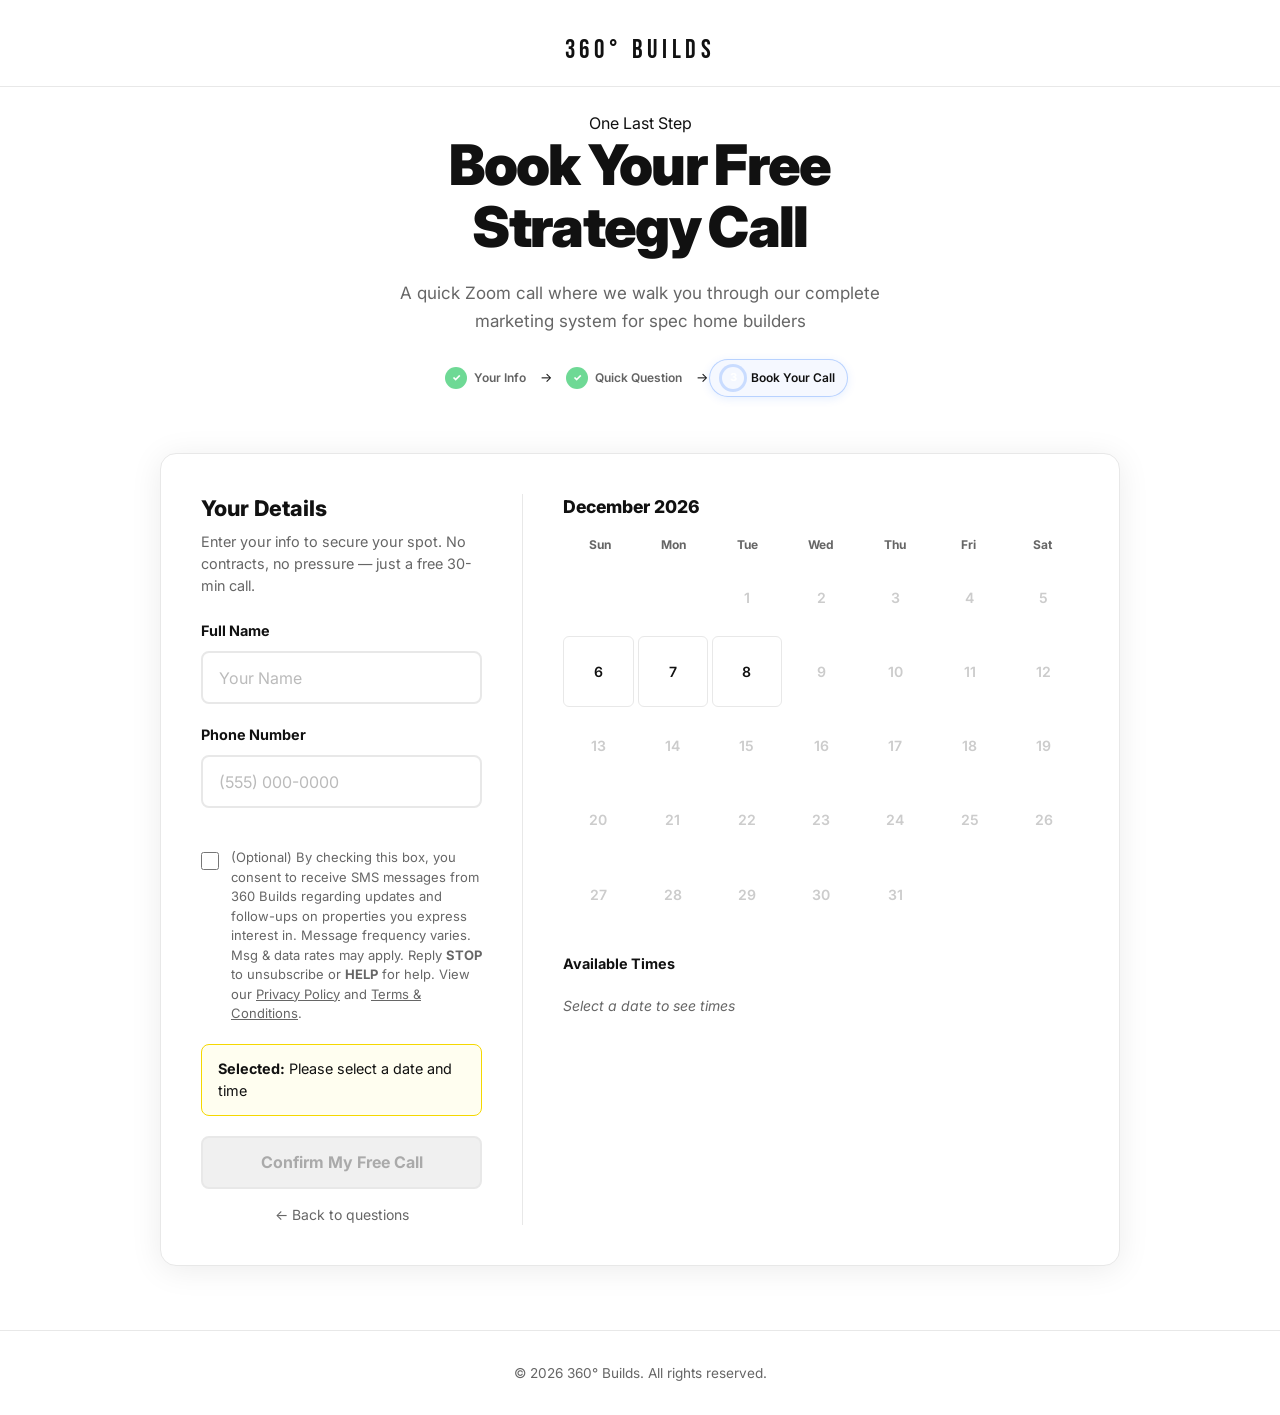
==== commit 9115ef11: "Update booking.html" ====
--- a/booking.html
+++ b/booking.html
@@ -4,11 +4,176 @@
 <head>
     <meta charset="UTF-8">
     <meta name="viewport" content="width=device-width, initial-scale=1.0">
-    <title>Book Your Call - Foam Flow Leads</title>
+    <title>Book Your Call - 360° Builds</title>
     <link rel="stylesheet" href="styles.css">
-    <link rel="preconnect" href="https://fonts.googleapis.com">
-    <link rel="preconnect" href="https://fonts.gstatic.com" crossorigin>
-    <link href="https://fonts.googleapis.com/css2?family=Bebas+Neue&family=Inter:wght@400;500;600;700;800;900&display=swap" rel="stylesheet">
+
+    <style>
+        /* ── JOURNEY STEPS ── */
+        .journey-steps {
+            display: flex;
+            align-items: center;
+            justify-content: center;
+            padding: 0 16px 24px;
+            max-width: 560px;
+            margin: 0 auto;
+            gap: 0;
+        }
+
+        .journey-step {
+            display: flex;
+            align-items: center;
+            gap: 7px;
+            padding: 7px 12px;
+            border-radius: 100px;
+            border: 1.5px solid transparent;
+            transition: all 0.35s cubic-bezier(0.4, 0, 0.2, 1);
+            opacity: 0.35;
+            cursor: default;
+            white-space: nowrap;
+            flex-shrink: 0;
+        }
+
+        .journey-step.active {
+            opacity: 1;
+            background: var(--accent-bg);
+            border-color: rgba(0, 98, 254, 0.25);
+            box-shadow: 0 2px 10px rgba(0, 98, 254, 0.1);
+        }
+
+        .journey-step.done {
+            opacity: 0.65;
+        }
+
+        .journey-step.done .journey-num {
+            background: #22c55e;
+            color: white;
+        }
+
+        .journey-step.done .journey-num::after {
+            content: '✓';
+            font-size: 10px;
+            font-weight: 800;
+        }
+
+        .journey-step.done .journey-num span {
+            display: none;
+        }
+
+        .journey-num {
+            width: 22px;
+            height: 22px;
+            border-radius: 50%;
+            background: var(--border-color);
+            color: var(--text-muted);
+            font-size: 11px;
+            font-weight: 800;
+            display: flex;
+            align-items: center;
+            justify-content: center;
+            flex-shrink: 0;
+            transition: all 0.3s ease;
+        }
+
+        .journey-step.active .journey-num {
+            background: var(--primary-color);
+            color: white;
+            box-shadow: 0 0 0 3px rgba(0, 98, 254, 0.18);
+        }
+
+        .journey-label {
+            font-size: 12px;
+            font-weight: 600;
+            color: var(--text-main);
+            transition: color 0.3s ease;
+            line-height: 1;
+        }
+
+        .journey-step.active .journey-label {
+            color: var(--primary-color);
+        }
+
+        .journey-arrow {
+            color: var(--border-color);
+            font-size: 13px;
+            flex-shrink: 0;
+            margin: 0 1px;
+            line-height: 1;
+        }
+
+        @media (max-width: 768px) {
+            .journey-steps {
+                padding: 0 8px 20px;
+                gap: 4px;
+            }
+
+            .journey-step {
+                padding: 6px 10px;
+                gap: 6px;
+            }
+
+            .journey-label {
+                display: none;
+            }
+
+            .journey-step.active .journey-label {
+                display: block;
+                font-size: 12px;
+            }
+
+            .journey-num {
+                width: 22px;
+                height: 22px;
+                font-size: 11px;
+            }
+
+            .journey-arrow {
+                font-size: 11px;
+                margin: 0 2px;
+            }
+        }
+
+        /* SMS Compliance Styles */
+        .sms-compliance-group {
+            display: flex;
+            align-items: flex-start;
+            margin-top: 20px;
+            margin-bottom: 20px;
+            text-align: left;
+        }
+
+        .sms-compliance-group input[type="checkbox"] {
+            margin-right: 12px;
+            margin-top: 4px;
+            width: 18px;
+            height: 18px;
+            flex-shrink: 0;
+            cursor: pointer;
+        }
+
+        .sms-compliance-label {
+            font-size: 13px;
+            color: var(--text-muted);
+            line-height: 1.5;
+            cursor: pointer;
+        }
+
+        .sms-compliance-label a {
+            color: var(--primary-color);
+            text-decoration: underline;
+        }
+
+        .back-link {
+            display: block;
+            margin-top: 15px;
+            font-size: 14px;
+            color: var(--text-muted);
+            text-decoration: none;
+        }
+
+        .back-link:hover {
+            color: var(--primary-color);
+        }
+    </style>
 
     <!-- Google Analytics -->
     <script async src="https://www.googletagmanager.com/gtag/js?id=G-JKLEK6QQDY"></script>
@@ -21,76 +186,100 @@
 
     <!-- Meta Pixel Code -->
     <script>
-    !function(f,b,e,v,n,t,s)
-    {if(f.fbq)return;n=f.fbq=function(){n.callMethod?
-    n.callMethod.apply(n,arguments):n.queue.push(arguments)};
-    if(!f._fbq)f._fbq=n;n.push=n;n.loaded=!0;n.version='2.0';
-    n.queue=[];t=b.createElement(e);t.async=!0;
-    t.src=v;s=b.getElementsByTagName(e)[0];
-    s.parentNode.insertBefore(t,s)}(window, document,'script',
-    'https://connect.facebook.net/en_US/fbevents.js');
-    fbq('init', '1525517045371976');
-    fbq('track', 'PageView');
-    fbq('track', 'Lead');
+        !function (f, b, e, v, n, t, s) {
+            if (f.fbq) return; n = f.fbq = function () {
+                n.callMethod ?
+                n.callMethod.apply(n, arguments) : n.queue.push(arguments)
+            };
+            if (!f._fbq) f._fbq = n; n.push = n; n.loaded = !0; n.version = '2.0';
+            n.queue = []; t = b.createElement(e); t.async = !0;
+            t.src = v; s = b.getElementsByTagName(e)[0];
+            s.parentNode.insertBefore(t, s)
+        }(window, document, 'script',
+            'https://connect.facebook.net/en_US/fbevents.js');
+        fbq('init', '854197977632425');
+        fbq('track', 'PageView');
+        fbq('track', 'Lead');
     </script>
     <noscript>
         <img height="1" width="1" style="display:none"
-            src="https://www.facebook.com/tr?id=1525517045371976&ev=PageView&noscript=1" />
+            src="https://www.facebook.com/tr?id=854197977632425&ev=PageView&noscript=1" />
     </noscript>
-    <!-- End Meta Pixel Code -->
 </head>
 
 <body>
     <div class="app-container">
-
-        <!-- HEADER -->
         <header class="simple-header">
-            <a href="index.html" class="logo-link">
-                <div class="logo-text">FOAM FLOW LEADS</div>
-            </a>
+            <div class="logo-text">
+                <a href="index.html" style="text-decoration:none;color:inherit;">
+                    <span class="logo-number">360</span><span class="logo-degree">&deg;</span>
+                    <span class="logo-divider"></span>
+                    <span class="logo-word">Builds</span>
+                </a>
+            </div>
         </header>
 
-        <!-- HERO -->
-        <section class="hero-text booking-hero">
-            <p class="booking-step-tag">✅ Almost There — One Last Step</p>
-            <h1 class="hero-headline">Book Your Free<br>Strategy Call</h1>
-            <p class="hero-subtext">A short 30-min Zoom call where we map out exactly how to get you consistent spray foam jobs in your area.</p>
+        <section class="hero-text">
+            <p class="hero-eyebrow">One Last Step</p>
+           <h1 class="hero-headline">Book Your Free<br>Strategy Call</h1>
+<p class="hero-subtext">A quick Zoom call where we walk you through our complete marketing system for spec home builders</p>
         </section>
 
-        <!-- BOOKING BODY -->
+        <!-- Journey Step Indicator — step 3 active -->
+        <div class="journey-steps">
+            <div class="journey-step done">
+                <div class="journey-num"><span>1</span></div>
+                <span class="journey-label">Your Info</span>
+            </div>
+            <div class="journey-arrow">→</div>
+            <div class="journey-step done">
+                <div class="journey-num"><span>2</span></div>
+                <span class="journey-label">Quick Question</span>
+            </div>
+            <div class="journey-arrow">→</div>
+            <div class="journey-step active">
+                <div class="journey-num"><span>3</span></div>
+                <span class="journey-label">Book Your Call</span>
+            </div>
+        </div>
+
         <main class="booking-container">
             <div class="booking-split-wrapper">
 
-                <!-- LEFT: Form -->
+                <!-- Left: Form -->
                 <div class="booking-form-side">
-                    <h2 class="step-title">Confirm Your Details</h2>
-                    <p class="step-subtitle">No contracts, no pressure — just a free 30-min call.</p>
-
+                    <h2 class="step-title">Your Details</h2>
+                    <p class="step-subtitle">Enter your info to secure your spot. No contracts, no pressure &mdash; just
+                        a free 30-min call.</p>
                     <form id="bookingForm">
                         <div class="form-group">
                             <label for="userName" class="field-label">Full Name</label>
-                            <input type="text" id="userName" name="userName" placeholder="Your Name" required class="text-input">
+                            <input type="text" id="userName" name="userName" placeholder="Your Name" required
+                                class="text-input">
                         </div>
                         <div class="form-group">
                             <label for="userPhone" class="field-label">Phone Number</label>
-                            <input type="tel" id="userPhone" name="userPhone" placeholder="(555) 000-0000" required class="text-input">
+                            <input type="tel" id="userPhone" name="userPhone" placeholder="(555) 000-0000" required
+                                class="text-input">
+                        </div>
+
+                        <!-- SMS Compliance Checkbox (Optional) -->
+                        <div class="sms-compliance-group">
+                            <input type="checkbox" id="smsOptIn" name="smsOptIn">
+                            <label for="smsOptIn" class="sms-compliance-label">
+                                (Optional) By checking this box, you consent to receive SMS messages from 360 Builds regarding updates and follow-ups on properties you express interest in. Message frequency varies. Msg & data rates may apply. Reply <strong>STOP</strong> to unsubscribe or <strong>HELP</strong> for help. View our <a href="https://licho09.github.io/360-Builds/privacy-policy.html" target="_blank">Privacy Policy</a> and <a href="https://licho09.github.io/360-Builds/terms.html" target="_blank">Terms & Conditions</a>.
+                            </label>
                         </div>
 
                         <div class="selected-info" id="selectedInfo">
                             <p><strong>Selected:</strong> <span id="displayDateTime">Please select a date and time</span></p>
                         </div>
-
-                        <button type="submit" class="btn btn-booking-gold btn-block btn-disabled" disabled>
-                            Confirm My Free Call →
-                        </button>
-
-                        <p class="booking-trust-line">No sales pressure · 30-min Zoom · Texas contractors only</p>
-
+                        <button type="submit" id="confirmBtn" class="btn btn-primary btn-block btn-disabled" disabled>Confirm My Free Call</button>
                         <a href="index.html" class="back-link">← Back to questions</a>
                     </form>
                 </div>
 
-                <!-- RIGHT: Calendar -->
+                <!-- Right: Calendar -->
                 <div class="booking-calendar-side">
                     <div class="calendar-section-title">Pick a Date</div>
                     <div class="calendar-header">
@@ -98,13 +287,7 @@
                     </div>
                     <div class="calendar-widget">
                         <div class="calendar-days-header">
-                            <span>Sun</span>
-                            <span>Mon</span>
-                            <span>Tue</span>
-                            <span>Wed</span>
-                            <span>Thu</span>
-                            <span>Fri</span>
-                            <span>Sat</span>
+                            <span>Sun</span><span>Mon</span><span>Tue</span><span>Wed</span><span>Thu</span><span>Fri</span><span>Sat</span>
                         </div>
                         <div class="calendar-grid" id="calendarGrid"></div>
                     </div>
@@ -119,21 +302,43 @@
             </div>
         </main>
 
-        <!-- MOBILE STICKY CONFIRM BUTTON -->
-        <div class="mobile-booking-sticky" id="mobileBookingSticky">
-            <button type="button" class="btn btn-booking-gold btn-block btn-disabled" id="mobileStickyBtn" disabled
-                onclick="document.getElementById('bookingForm').dispatchEvent(new Event('submit'))">
-                Confirm My Free Call →
-            </button>
-        </div>
-
         <footer class="simple-footer">
-            <p>© 2026 Foam Flow Leads. All rights reserved.</p>
+            <p>&copy; 2026 360&deg; Builds. All rights reserved.</p>
         </footer>
-
     </div>
 
-    <script src="booking.js"></script>
+    <script>
+        // Simple validation for booking form
+        const nameInp = document.getElementById("userName");
+        const phoneInp = document.getElementById("userPhone");
+        const optInChk = document.getElementById("smsOptIn");
+        const confirmBtn = document.getElementById("confirmBtn");
+        const displayDateTime = document.getElementById("displayDateTime");
+
+        function validateBooking() {
+            const hasDateTime = displayDateTime.textContent !== "Please select a date and time";
+            // SMS Opt-in is now optional for compliance
+            const isValid = nameInp.value.trim().length > 0 && 
+                          phoneInp.value.trim().length > 0 && 
+                          hasDateTime;
+            confirmBtn.disabled = !isValid;
+            confirmBtn.classList.toggle("btn-disabled", !isValid);
+        }
+
+        nameInp.addEventListener("input", validateBooking);
+        phoneInp.addEventListener("input", validateBooking);
+        optInChk.addEventListener("change", validateBooking);
+
+        // Mock calendar logic for demonstration (replace with your script.js logic)
+        // This is just to ensure the button can be enabled for testing
+        document.addEventListener('click', (e) => {
+            if (e.target.classList.contains('time-slot') || e.target.classList.contains('calendar-day')) {
+                // Assume a selection was made
+                setTimeout(validateBooking, 100);
+            }
+        });
+    </script>
+    <script src="script.js"></script>
 </body>
 
 </html>
--- a/styles.css
+++ b/styles.css
@@ -1,17 +1,20 @@
 /* ===========================
-   360° BUILDS - CLEAN LIGHT THEME
-   =========================== */
+   FOAM FLOW LEADS — MINIMAL CLEAN
+   =========================== */
+
+@import url('https://fonts.googleapis.com/css2?family=Bebas+Neue&family=Inter:wght@400;500;600;700;800;900&display=swap');
 
 :root {
-    --bg-color: #f8fafc;
+    --bg: #ffffff;
+    --text: #111111;
+    --text-muted: #666666;
+    --primary: #0062fe;
+    --highlight: #FFE566;
+    --highlight-dark: #f5d800;
+    --border: #e8e8e8;
     --card-bg: #ffffff;
-    --primary-color: #0062fe;
-    --primary-hover: #0050d4;
-    --text-main: #1e293b;
-    --text-muted: #64748b;
-    --border-color: #e2e8f0;
-    --accent-bg: #f0f5ff;
-    --progress-bg: #f1f5f9;
+    --accent-bg: #f5f8ff;
+    --progress-bg: #f0f0f0;
 }
 
 * {
@@ -21,11 +24,12 @@
 }
 
 body {
-    font-family: -apple-system, BlinkMacSystemFont, 'Segoe UI', Roboto, sans-serif;
-    background-color: var(--bg-color);
-    color: var(--text-main);
+    font-family: 'Inter', -apple-system, BlinkMacSystemFont, sans-serif;
+    background-color: var(--bg);
+    color: var(--text);
     line-height: 1.5;
     min-height: 100vh;
+    -webkit-font-smoothing: antialiased;
 }
 
 .app-container {
@@ -38,102 +42,130 @@
    HEADER
    =========================== */
 .simple-header {
-    padding: 2rem 1rem 1.5rem;
-    text-align: center;
-}
-
-.logo-text {
-    display: inline-flex;
-    align-items: center;
-    font-size: 1.1rem;
-    font-weight: 400;
-    letter-spacing: 0.04em;
-    color: var(--text-muted);
-    text-transform: uppercase;
-}
-
-.logo-text a {
-    display: inline-flex;
-    align-items: center;
+    padding: 2rem 1.5rem 1rem;
+    text-align: center;
+    border-bottom: 1px solid var(--border);
+}
+
+.logo-link {
     text-decoration: none;
     color: inherit;
-}
-
-.logo-number {
-    font-size: 1.9rem;
+    display: inline-block;
+}
+
+.logo-text {
+    font-family: 'Bebas Neue', sans-serif;
+    font-size: 1.6rem;
+    letter-spacing: 0.18em;
+    color: var(--text);
+    display: inline-block;
+}
+
+/* ===========================
+   HERO
+   =========================== */
+.hero-text {
+    text-align: center;
+    padding: 1.5rem 24px 1.5rem;
+    max-width: 700px;
+    margin: 0 auto;
+}
+
+.booking-hero {
+    padding: 2rem 24px 1.5rem;
+}
+
+.booking-step-tag {
+    display: inline-block;
+    background: #dcfce7;
+    color: #15803d;
+    font-size: 13px;
+    font-weight: 700;
+    padding: 6px 16px;
+    border-radius: 100px;
+    border: 1px solid #bbf7d0;
+    margin-bottom: 16px;
+}
+
+.hero-headline {
+    font-size: clamp(32px, 6vw, 56px);
     font-weight: 900;
-    color: var(--primary-color);
-    letter-spacing: -1px;
-    line-height: 1;
-    text-transform: none;
-}
-
-.logo-degree {
-    font-size: 1rem;
+    line-height: 1.1;
+    color: var(--text);
+    letter-spacing: -0.03em;
+    margin-bottom: 1.25rem;
+}
+
+.headline-highlight {
+    background-color: var(--highlight);
+    padding: 2px 8px;
+    border-radius: 4px;
+    display: inline;
+    line-height: 1.3;
+}
+
+.hero-subtext {
+    font-size: 17px;
+    color: var(--text-muted);
+    line-height: 1.65;
+    max-width: 560px;
+    margin: 0 auto;
+}
+
+.hero-subtext strong {
+    color: var(--text);
     font-weight: 700;
-    color: var(--primary-color);
-    position: relative;
-    top: -0.55em;
-    margin-right: 0.15em;
-}
-
-.logo-divider {
-    width: 1.5px;
-    height: 1.5rem;
-    background-color: var(--border-color);
-    margin: 0 0.6rem;
-    flex-shrink: 0;
-}
-
-.logo-word {
-    font-size: 1.1rem;
-    font-weight: 700;
-    color: var(--text-main);
-    letter-spacing: 0.12em;
-    text-transform: uppercase;
-}
-
-/* ===========================
-   HERO
-   =========================== */
-.hero-text {
-    text-align: center;
-    padding: 8px 24px 28px;
-}
-
-.hero-eyebrow {
+}
+
+/* ===========================
+   HERO CTA (index only)
+   =========================== */
+.hero-cta-wrap {
+    text-align: center;
+    padding: 2rem 1.5rem 0;
+}
+
+.btn-hero-cta {
     display: inline-block;
-    font-size: 12px;
-    font-weight: 600;
-    letter-spacing: 0.16em;
-    text-transform: uppercase;
-    color: var(--primary-color);
-    margin-bottom: 10px;
-}
-
-.hero-headline {
-    font-size: clamp(28px, 5vw, 42px);
+    background: var(--highlight);
+    color: var(--text);
+    font-size: 1.15rem;
     font-weight: 800;
-    line-height: 1.15;
-    color: var(--text-main);
-    letter-spacing: -0.02em;
-}
-
-.hero-subtext {
-    font-size: 15px;
-    color: var(--text-muted);
-    margin-top: 10px;
-}
-
-/* ===========================
-   FORM AREA
-   =========================== */
-.question-container {
-    flex: 1;
+    padding: 1.1rem 2.5rem;
+    border-radius: 6px;
+    border: 2.5px solid var(--text);
+    cursor: pointer;
+    transition: all 0.2s ease;
+    letter-spacing: 0.01em;
+    box-shadow: 4px 4px 0px var(--text);
+    font-family: 'Inter', sans-serif;
+}
+
+.btn-hero-cta:hover {
+    transform: translate(-2px, -2px);
+    box-shadow: 6px 6px 0px var(--text);
+}
+
+.btn-hero-cta:active {
+    transform: translate(2px, 2px);
+    box-shadow: 2px 2px 0px var(--text);
+}
+
+.hero-cta-sub {
+    margin-top: 0.85rem;
+    font-size: 13px;
+    color: var(--text-muted);
+    font-weight: 500;
+}
+
+/* ===========================
+   FORM SECTION (index only)
+   =========================== */
+.form-section {
+    padding: 3rem 1rem 2rem;
     display: flex;
-    align-items: flex-start;
-    justify-content: center;
-    padding: 1rem;
+    flex-direction: column;
+    align-items: center;
 }
 
 .form-wrapper {
@@ -141,57 +173,36 @@
     width: 100%;
     max-width: 550px;
     padding: 2.5rem;
-    border-radius: 16px;
-    box-shadow: 0 4px 6px -1px rgba(0, 0, 0, 0.1);
-    border: 1px solid var(--border-color);
+    border-radius: 12px;
+    box-shadow: 0 2px 24px rgba(0,0,0,0.08);
+    border: 1.5px solid var(--border);
     overflow: hidden;
 }
 
-.form-qualify-header {
-    text-align: center;
-    padding: 20px 24px 16px;
-    border-bottom: 1px solid var(--border-color);
-    background: var(--accent-bg);
-    border-radius: 16px 16px 0 0;
-    margin: -2.5rem -2.5rem 1.5rem -2.5rem;
-}
-
-.form-qualify-title {
-    font-size: 18px;
-    font-weight: 800;
-    color: var(--text-main);
-    margin-bottom: 4px;
-}
-
-.form-qualify-sub {
-    font-size: 13px;
-    color: var(--text-muted);
-}
-
 /* ===========================
    PROGRESS BAR
    =========================== */
 .progress-container {
-    margin-bottom: 2.5rem;
+    margin-bottom: 2rem;
 }
 
 .progress-bar-bg {
     background-color: var(--progress-bg);
-    height: 8px;
-    border-radius: 4px;
+    height: 6px;
+    border-radius: 3px;
     overflow: hidden;
-    margin-bottom: 0.75rem;
+    margin-bottom: 0.6rem;
 }
 
 .progress-bar {
     height: 100%;
-    background-color: var(--primary-color);
+    background-color: var(--highlight-dark);
     width: 0%;
     transition: width 0.4s cubic-bezier(0.4, 0, 0.2, 1);
 }
 
 .progress-text {
-    font-size: 0.875rem;
+    font-size: 0.8rem;
     color: var(--text-muted);
     font-weight: 500;
     text-align: center;
@@ -206,33 +217,26 @@
 
 .form-step.active {
     display: block;
-    animation: fadeIn 0.4s ease-out;
-}
-
-@keyframes fadeIn {
-    from {
-        opacity: 0;
-        transform: translateY(10px);
-    }
-
-    to {
-        opacity: 1;
-        transform: translateY(0);
-    }
+    animation: fadeUp 0.35s ease-out;
+}
+
+@keyframes fadeUp {
+    from { opacity: 0; transform: translateY(12px); }
+    to   { opacity: 1; transform: translateY(0); }
 }
 
 .step-title {
-    font-size: 1.4rem;
+    font-size: 1.35rem;
     font-weight: 800;
-    color: var(--text-main);
-    margin-bottom: 1rem;
+    color: var(--text);
+    margin-bottom: 0.6rem;
     line-height: 1.3;
 }
 
 .step-subtitle {
     color: var(--text-muted);
     margin-bottom: 1.5rem;
-    font-size: 0.95rem;
+    font-size: 0.9rem;
 }
 
 /* ===========================
@@ -241,70 +245,38 @@
 .radio-group {
     display: flex;
     flex-direction: column;
-    gap: 10px;
+    gap: 9px;
     margin-bottom: 1.5rem;
 }
 
 .radio-card {
     display: flex;
     align-items: center;
-    padding: 1rem 1.25rem;
-    border: 2px solid var(--border-color);
-    border-radius: 12px;
+    padding: 0.9rem 1.1rem;
+    border: 2px solid var(--border);
+    border-radius: 10px;
     cursor: pointer;
-    transition: all 0.2s ease;
+    transition: all 0.18s ease;
     background-color: var(--card-bg);
 }
 
 .radio-card:hover {
-    border-color: var(--primary-color);
-    background-color: var(--accent-bg);
+    border-color: var(--highlight-dark);
+    background-color: #fffef0;
 }
 
 .radio-card input[type="radio"] {
     width: 18px;
     height: 18px;
     margin-right: 14px;
-    accent-color: var(--primary-color);
+    accent-color: var(--text);
     flex-shrink: 0;
 }
 
 .radio-label {
-    font-size: 1rem;
+    font-size: 0.95rem;
     font-weight: 600;
-    color: var(--text-main);
-}
-
-/* ===========================
-   SMS COMPLIANCE STYLES
-   =========================== */
-.sms-compliance-group {
-    display: flex;
-    align-items: flex-start;
-    margin-top: 20px;
-    margin-bottom: 20px;
-    text-align: left;
-}
-
-.sms-compliance-group input[type="checkbox"] {
-    margin-right: 12px;
-    margin-top: 4px;
-    width: 18px;
-    height: 18px;
-    flex-shrink: 0;
-    cursor: pointer;
-}
-
-.sms-compliance-label {
-    font-size: 13px;
-    color: var(--text-muted);
-    line-height: 1.5;
-    cursor: pointer;
-}
-
-.sms-compliance-label a {
-    color: var(--primary-color);
-    text-decoration: underline;
+    color: var(--text);
 }
 
 /* ===========================
@@ -312,38 +284,42 @@
    =========================== */
 .btn {
     padding: 0.9rem 1.75rem;
-    border-radius: 10px;
+    border-radius: 8px;
     font-size: 1rem;
     font-weight: 700;
     cursor: pointer;
-    transition: all 0.2s ease;
+    transition: all 0.18s ease;
     border: none;
     display: inline-block;
     text-align: center;
+    font-family: 'Inter', sans-serif;
 }
 
 .btn-primary {
-    background-color: var(--primary-color);
-    color: white;
+    background-color: var(--highlight);
+    color: var(--text);
+    border: 2px solid var(--text);
+    box-shadow: 3px 3px 0 var(--text);
 }
 
 .btn-primary:hover {
-    background-color: var(--primary-hover);
+    transform: translate(-1px, -1px);
+    box-shadow: 4px 4px 0 var(--text);
 }
 
 .btn-primary:active {
-    transform: scale(0.98);
-    background-color: var(--primary-hover);
+    transform: translate(1px, 1px);
+    box-shadow: 1px 1px 0 var(--text);
 }
 
 .btn-secondary {
     background-color: white;
     color: var(--text-muted);
-    border: 2px solid var(--border-color);
+    border: 2px solid var(--border);
 }
 
 .btn-secondary:hover {
-    border-color: var(--text-muted);
+    border-color: #aaa;
 }
 
 .btn-block {
@@ -351,17 +327,15 @@
 }
 
 .btn-primary:disabled,
-.btn-primary.btn-disabled {
-    background-color: var(--border-color);
-    color: var(--text-muted);
-    cursor: not-allowed;
-    opacity: 0.7;
-}
-
-.btn-primary:disabled:hover,
-.btn-primary.btn-disabled:hover {
-    background-color: var(--border-color);
-    transform: none;
+.btn-primary.btn-disabled,
+.btn-booking-gold:disabled,
+.btn-booking-gold.btn-disabled {
+    background-color: var(--progress-bg) !important;
+    color: #aaa !important;
+    cursor: not-allowed !important;
+    border-color: var(--border) !important;
+    box-shadow: none !important;
+    transform: none !important;
 }
 
 .form-buttons {
@@ -374,39 +348,619 @@
 }
 
 /* ===========================
+   INPUTS
+   =========================== */
+.form-group {
+    margin-bottom: 0;
+}
+
+.field-label {
+    display: block;
+    font-weight: 700;
+    font-size: 0.9rem;
+    margin-bottom: 0.6rem;
+    color: var(--text);
+}
+
+.text-input {
+    width: 100%;
+    padding: 0.9rem 1rem;
+    border: 2px solid var(--border);
+    border-radius: 8px;
+    margin-bottom: 1.25rem;
+    font-size: 1rem;
+    font-family: 'Inter', sans-serif;
+    transition: border-color 0.18s ease;
+    color: var(--text);
+    background: white;
+}
+
+.text-input:focus {
+    outline: none;
+    border-color: var(--text);
+}
+
+.text-input::placeholder {
+    color: #bbb;
+}
+
+/* ===========================
+   BOOKING RESULT (index qualify screen)
+   =========================== */
+.booking-result {
+    text-align: center;
+    padding: 8px 0;
+}
+
+.booking-result-badge {
+    display: inline-block;
+    background: #dcfce7;
+    color: #15803d;
+    font-size: 13px;
+    font-weight: 800;
+    padding: 6px 16px;
+    border-radius: 100px;
+    margin-bottom: 14px;
+    border: 1px solid #bbf7d0;
+}
+
+.booking-result-title {
+    font-size: 1.4rem;
+    font-weight: 800;
+    color: var(--text);
+    margin-bottom: 10px;
+    line-height: 1.25;
+}
+
+.booking-result-sub {
+    font-size: 14px;
+    color: var(--text-muted);
+    line-height: 1.6;
+    margin-bottom: 20px;
+}
+
+.booking-bullets {
+    display: flex;
+    flex-direction: column;
+    gap: 10px;
+    margin: 20px 0 24px;
+    text-align: left;
+}
+
+.booking-bullet-item {
+    font-size: 14px;
+    font-weight: 600;
+    color: var(--text);
+    line-height: 1.5;
+    padding: 12px 14px;
+    background: #fafafa;
+    border-radius: 8px;
+    border: 1.5px solid var(--border);
+}
+
+/* ===========================
+   BOOKING GOLD BUTTON
+   =========================== */
+.btn-booking-gold {
+    background: var(--highlight);
+    color: var(--text);
+    font-size: 1.05rem;
+    padding: 1rem 1.75rem;
+    border: 2.5px solid var(--text);
+    box-shadow: 4px 4px 0 var(--text);
+    width: 100%;
+    border-radius: 8px;
+    font-weight: 800;
+    cursor: pointer;
+    transition: all 0.18s ease;
+    display: block;
+    text-align: center;
+    font-family: 'Inter', sans-serif;
+}
+
+.btn-booking-gold:hover {
+    transform: translate(-2px, -2px);
+    box-shadow: 6px 6px 0 var(--text);
+}
+
+.btn-booking-gold:active {
+    transform: translate(1px, 1px);
+    box-shadow: 2px 2px 0 var(--text);
+}
+
+.booking-trust-line {
+    font-size: 12px;
+    color: var(--text-muted);
+    margin-top: 14px;
+    margin-bottom: 6px;
+    text-align: center;
+}
+
+/* ===========================
+   VALUE SECTION
+   =========================== */
+.value-section {
+    padding: 56px 24px 64px;
+    background: #fafafa;
+    border-top: 1px solid var(--border);
+}
+
+.value-inner {
+    max-width: 620px;
+    margin: 0 auto;
+}
+
+.section-label {
+    font-size: 11px;
+    font-weight: 700;
+    letter-spacing: 0.2em;
+    text-transform: uppercase;
+    color: var(--text-muted);
+    margin-bottom: 24px;
+    display: flex;
+    align-items: center;
+    gap: 14px;
+}
+
+.section-label::after {
+    content: '';
+    flex: 1;
+    height: 1px;
+    background: var(--border);
+}
+
+.value-cards {
+    display: grid;
+    grid-template-columns: 1fr 1fr;
+    gap: 14px;
+}
+
+.value-card {
+    background: white;
+    border: 1.5px solid var(--border);
+    border-top: 3px solid var(--highlight-dark);
+    border-radius: 10px;
+    padding: 20px 18px;
+    transition: box-shadow 0.2s ease, transform 0.2s ease;
+}
+
+.value-card:hover {
+    box-shadow: 0 4px 16px rgba(0,0,0,0.06);
+    transform: translateY(-2px);
+}
+
+.value-card-icon {
+    font-size: 22px;
+    display: block;
+    margin-bottom: 10px;
+}
+
+.value-card-title {
+    font-weight: 700;
+    font-size: 14px;
+    color: var(--text);
+    margin-bottom: 6px;
+    line-height: 1.3;
+}
+
+.value-card-text {
+    font-size: 13px;
+    color: var(--text-muted);
+    line-height: 1.6;
+}
+
+/* ===========================
+   CONFETTI
+   =========================== */
+.confetti-canvas {
+    position: fixed;
+    top: 0; left: 0;
+    width: 100%; height: 100%;
+    pointer-events: none;
+    z-index: 999;
+}
+
+/* ===========================
    FOOTER
    =========================== */
-footer {
-    text-align: center;
+.simple-footer {
     padding: 2rem;
-}
-
-footer p {
-    color: var(--text-muted);
-    font-size: 12px;
-}
-
-/* ===========================
-   MOBILE STICKY FOOTER
-   =========================== */
-#mobileStickyFooter {
+    text-align: center;
+    color: var(--text-muted);
+    font-size: 0.85rem;
+    border-top: 1px solid var(--border);
+}
+
+/* ===========================
+   MOBILE STICKY - index disabled
+   =========================== */
+.mobile-sticky-footer {
+    display: none !important;
+}
+
+/* ===========================
+   BOOKING PAGE LAYOUT
+   =========================== */
+.booking-container {
+    flex: 1;
+    display: flex;
+    justify-content: center;
+    padding: 2rem 1.5rem 4rem;
+}
+
+.booking-split-wrapper {
+    display: grid;
+    grid-template-columns: 1fr 1.6fr;
+    gap: 2.5rem;
+    max-width: 960px;
+    width: 100%;
+    background: white;
+    padding: 2.5rem;
+    border-radius: 16px;
+    box-shadow: 0 4px 32px rgba(0,0,0,0.08);
+    border: 1.5px solid var(--border);
+    align-items: start;
+}
+
+.booking-form-side {
+    border-right: 1px solid var(--border);
+    padding-right: 2.5rem;
+}
+
+.booking-calendar-side {
+    min-width: 0;
+}
+
+.selected-info {
+    background: #fffef0;
+    padding: 0.85rem 1rem;
+    border-radius: 8px;
+    margin-bottom: 1.25rem;
+    border-left: 4px solid var(--highlight-dark);
+    font-size: 0.9rem;
+    border: 1.5px solid var(--highlight-dark);
+}
+
+/* ===========================
+   CALENDAR
+   =========================== */
+.calendar-header {
+    margin-bottom: 1rem;
+}
+
+.calendar-header h2 {
+    font-size: 1.1rem;
+    font-weight: 800;
+    color: var(--text);
+}
+
+.calendar-widget {
+    width: 100%;
+    overflow: hidden;
+}
+
+.calendar-days-header {
+    display: grid;
+    grid-template-columns: repeat(7, 1fr);
+    text-align: center;
+    font-weight: 700;
+    color: var(--text-muted);
+    margin-bottom: 8px;
+    font-size: 0.75rem;
+}
+
+.calendar-grid {
+    display: grid;
+    grid-template-columns: repeat(7, 1fr);
+    gap: 4px;
+    width: 100%;
+}
+
+.calendar-day {
+    aspect-ratio: 1;
+    display: flex;
+    align-items: center;
+    justify-content: center;
+    border-radius: 6px;
+    font-weight: 600;
+    font-size: 0.88rem;
+    color: #ccc;
+    cursor: not-allowed;
+    border: 1px solid transparent;
+    min-width: 0;
+}
+
+.calendar-day.available {
+    color: var(--text);
+    cursor: pointer;
+    border-color: var(--border);
+    transition: all 0.15s ease;
+}
+
+.calendar-day.available:hover {
+    background-color: var(--highlight);
+    border-color: var(--highlight-dark);
+}
+
+.calendar-day.selected {
+    background-color: var(--text);
+    color: white;
+    border-color: var(--text);
+}
+
+/* ===========================
+   TIME SLOTS
+   =========================== */
+.time-slots-container {
+    margin-top: 1.5rem;
+}
+
+.time-slots-container .field-label {
+    margin-bottom: 0.75rem;
+}
+
+.time-grid {
+    display: grid;
+    grid-template-columns: repeat(auto-fill, minmax(90px, 1fr));
+    gap: 8px;
+}
+
+.time-btn {
+    padding: 0.7rem 0.5rem;
+    border: 1.5px solid var(--border);
+    border-radius: 6px;
+    background: white;
+    cursor: pointer;
+    text-align: center;
+    font-weight: 600;
+    font-size: 0.875rem;
+    color: var(--text);
+    transition: all 0.15s ease;
+    font-family: 'Inter', sans-serif;
+}
+
+.time-btn:hover {
+    background-color: var(--highlight);
+    border-color: var(--highlight-dark);
+}
+
+.time-btn.active {
+    background-color: var(--text);
+    color: white;
+    border-color: var(--text);
+}
+
+.empty-msg {
+    grid-column: 1 / -1;
+    color: var(--text-muted);
+    font-style: italic;
+    font-size: 0.875rem;
+    padding: 0.5rem 0;
+}
+
+.back-link {
+    display: block;
+    text-align: center;
+    margin-top: 1rem;
+    color: var(--text-muted);
+    text-decoration: none;
+    font-size: 0.9rem;
+    transition: color 0.2s;
+}
+
+.back-link:hover {
+    color: var(--text);
+}
+
+.calendar-section-title {
+    font-size: 1rem;
+    font-weight: 800;
+    color: var(--text);
+    margin-bottom: 1rem;
+    display: none;
+}
+
+/* ===========================
+   MOBILE BOOKING STICKY BUTTON
+   =========================== */
+.mobile-booking-sticky {
+    display: none;
     position: fixed;
     bottom: 0;
     left: 0;
     right: 0;
     background: white;
-    padding: 16px;
-    display: none;
-    gap: 12px;
-    box-shadow: 0 -4px 12px rgba(0,0,0,0.05);
+    padding: 0.85rem 1.25rem;
+    padding-bottom: max(1.25rem, calc(0.85rem + env(safe-area-inset-bottom, 0px)));
+    box-shadow: 0 -2px 16px rgba(0,0,0,0.1);
+    border-top: 1.5px solid var(--border);
     z-index: 100;
 }
 
+/* ===========================
+   TABLET
+   =========================== */
+@media (max-width: 900px) {
+    .booking-split-wrapper {
+        grid-template-columns: 1fr;
+        padding: 2rem;
+        gap: 0;
+    }
+
+    .booking-form-side {
+        border-right: none;
+        border-bottom: 1px solid var(--border);
+        padding-right: 0;
+        padding-bottom: 2rem;
+        margin-bottom: 2rem;
+    }
+}
+
+/* ===========================
+   MOBILE
+   =========================== */
 @media (max-width: 768px) {
+
+    body {
+        font-size: 15px;
+        -webkit-text-size-adjust: 100%;
+    }
+
+    .simple-header {
+        padding: 1.25rem 1rem 1rem;
+    }
+
+    .logo-text {
+        font-size: 1.3rem;
+    }
+
+    /* Hero */
+    .hero-text {
+        padding: 1.5rem 20px 1rem;
+    }
+
+    .booking-hero {
+        padding: 1.5rem 20px 1rem;
+    }
+
+    .hero-headline {
+        font-size: 28px;
+        line-height: 1.15;
+    }
+
+    .hero-subtext {
+        font-size: 15px;
+    }
+
+    /* Index form */
+    .hero-cta-wrap {
+        padding: 1.5rem 1.25rem 0;
+    }
+
+    .btn-hero-cta {
+        width: 100%;
+        font-size: 1.05rem;
+        padding: 1rem 1.5rem;
+    }
+
+    .form-section {
+        padding: 2rem 0.75rem 1.5rem;
+    }
+
     .form-wrapper {
-        padding: 1.5rem;
-    }
-    .question-container {
-        padding-bottom: 100px;
-    }
-}
+        padding: 1.5rem 1.25rem;
+        border-radius: 12px;
+    }
+
+    .step-title {
+        font-size: 1.15rem;
+        line-height: 1.35;
+        margin-bottom: 0.6rem;
+    }
+
+    .step-subtitle {
+        font-size: 0.875rem;
+        margin-bottom: 1rem;
+    }
+
+    .progress-container { margin-bottom: 1.5rem; }
+    .progress-text { font-size: 0.8rem; }
+
+    .radio-card {
+        padding: 0.85rem 1rem;
+        border-radius: 8px;
+        min-height: 50px;
+    }
+
+    .radio-label { font-size: 0.9rem; }
+    .radio-group { gap: 8px; margin-bottom: 1.25rem; }
+
+    .form-step .btn-block { display: block; }
+    .form-buttons { display: flex; }
+    #stepBooking .btn-booking-gold { display: block !important; }
+
+    .booking-result-title { font-size: 1.2rem; }
+    .booking-result-sub { font-size: 13px; }
+
+    /* Value section */
+    .value-section { padding: 36px 16px 48px; }
+    .value-cards { grid-template-columns: 1fr; gap: 10px; }
+    .value-card { padding: 18px 16px; }
+    .value-card:hover { transform: none; }
+    .value-card-icon { font-size: 20px; margin-bottom: 8px; }
+    .section-label { font-size: 10px; margin-bottom: 18px; }
+    .simple-footer { padding: 1.25rem; font-size: 0.8rem; }
+
+    /* ===========================
+       BOOKING PAGE MOBILE
+       =========================== */
+    .booking-container {
+        padding: 1rem 0.75rem calc(100px + env(safe-area-inset-bottom, 0px));
+    }
+
+    .booking-split-wrapper {
+        padding: 1.25rem;
+        border-radius: 12px;
+        box-shadow: 0 2px 12px rgba(0,0,0,0.06);
+        grid-template-columns: 1fr;
+        gap: 0;
+    }
+
+    .booking-form-side {
+        border-right: none;
+        padding-right: 0;
+        /* On mobile show form BELOW calendar */
+        order: 2;
+        border-top: 1px solid var(--border);
+        padding-top: 1.5rem;
+        margin-top: 1.5rem;
+    }
+
+    .booking-calendar-side {
+        order: 1;
+    }
+
+    .calendar-section-title {
+        display: block;
+    }
+
+    .time-grid {
+        grid-template-columns: repeat(2, 1fr);
+        gap: 8px;
+    }
+
+    .time-btn {
+        padding: 0.85rem 0.5rem;
+        font-size: 0.9rem;
+        min-height: 48px;
+        border-radius: 8px;
+    }
+
+    /* Hide the confirm button inside the form on mobile
+       and show the sticky one instead */
+    .booking-form-side .btn-booking-gold {
+        display: none;
+    }
+
+    .mobile-booking-sticky {
+        display: block;
+    }
+
+    .back-link {
+        margin-top: 0.75rem;
+        font-size: 0.85rem;
+    }
+}
+
+/* ===========================
+   EXTRA SMALL
+   =========================== */
+@media (max-width: 374px) {
+    .form-wrapper { padding: 1.25rem 1rem; }
+    .step-title { font-size: 1.05rem; }
+    .radio-card { padding: 0.8rem 0.9rem; }
+    .radio-label { font-size: 0.875rem; }
+    .logo-text { font-size: 1.1rem; }
+    .hero-headline { font-size: 24px; }
+    .booking-step-tag { font-size: 12px; }
+}
